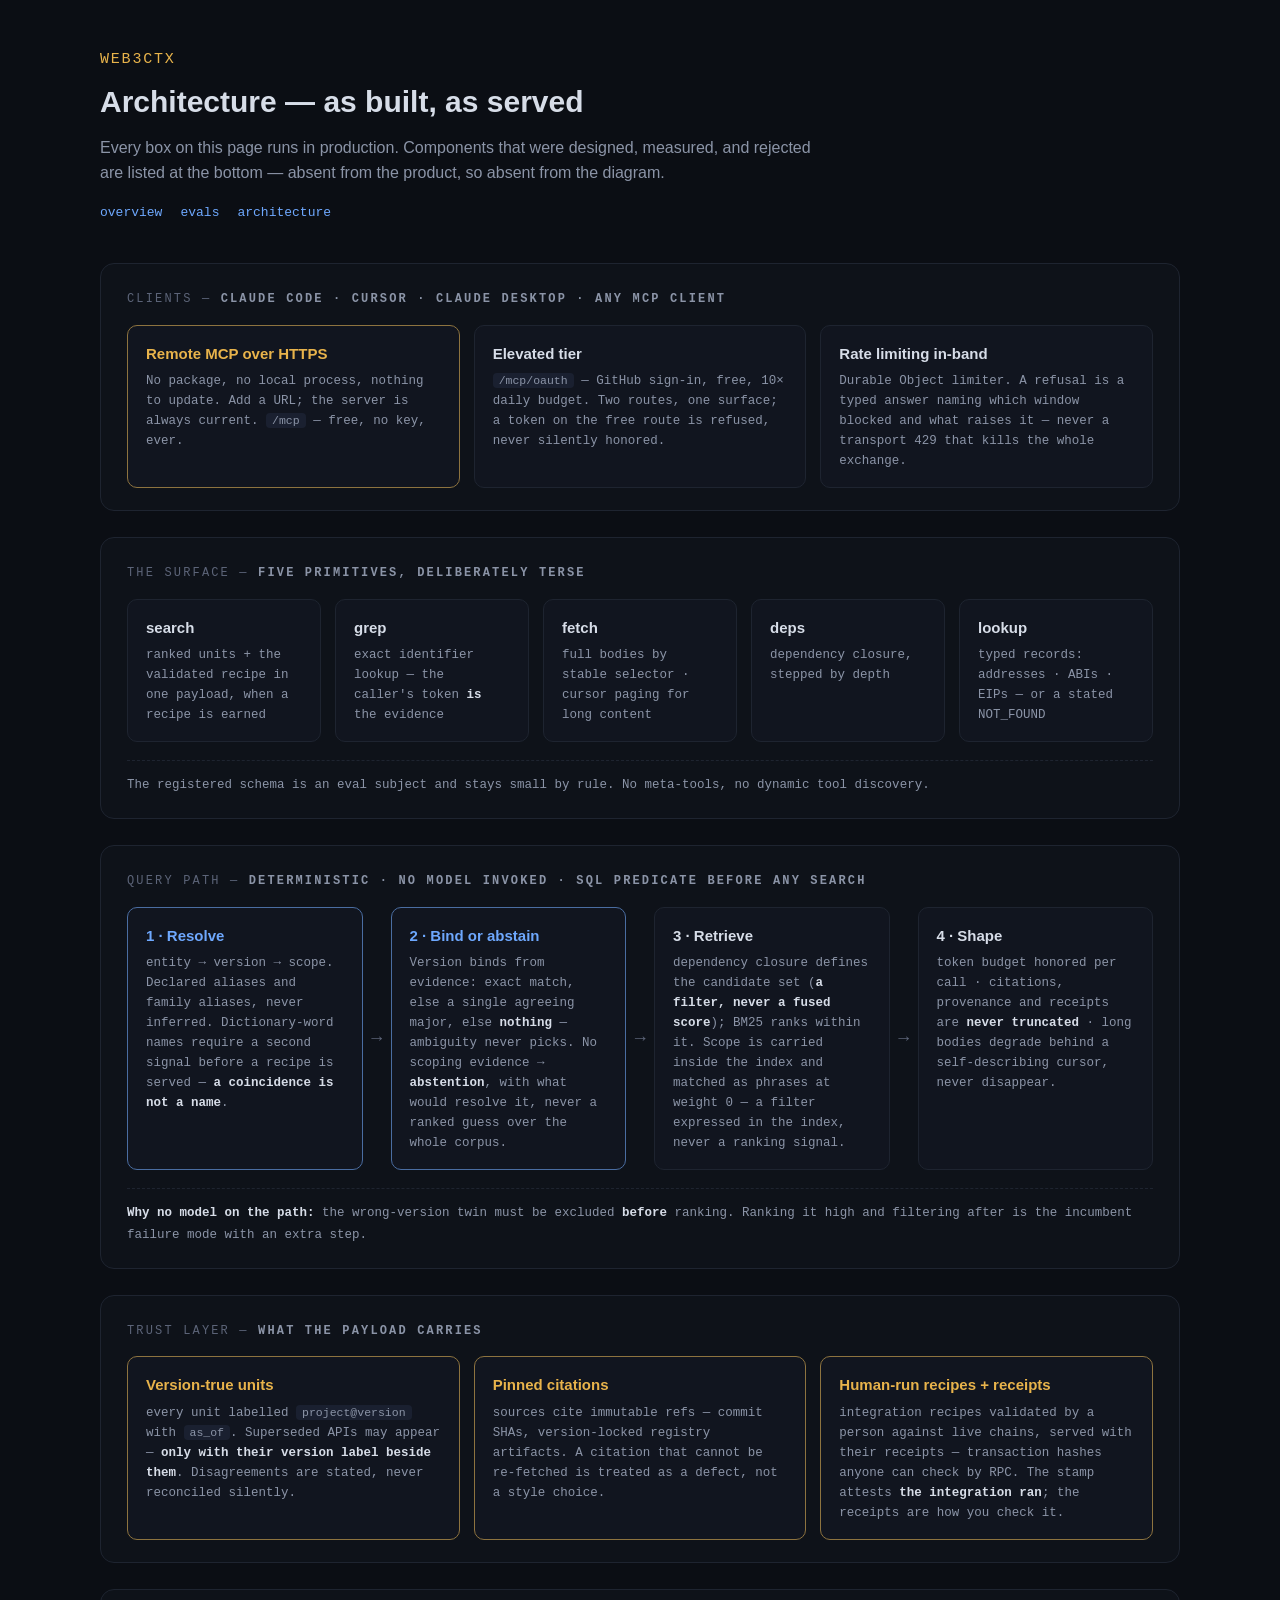
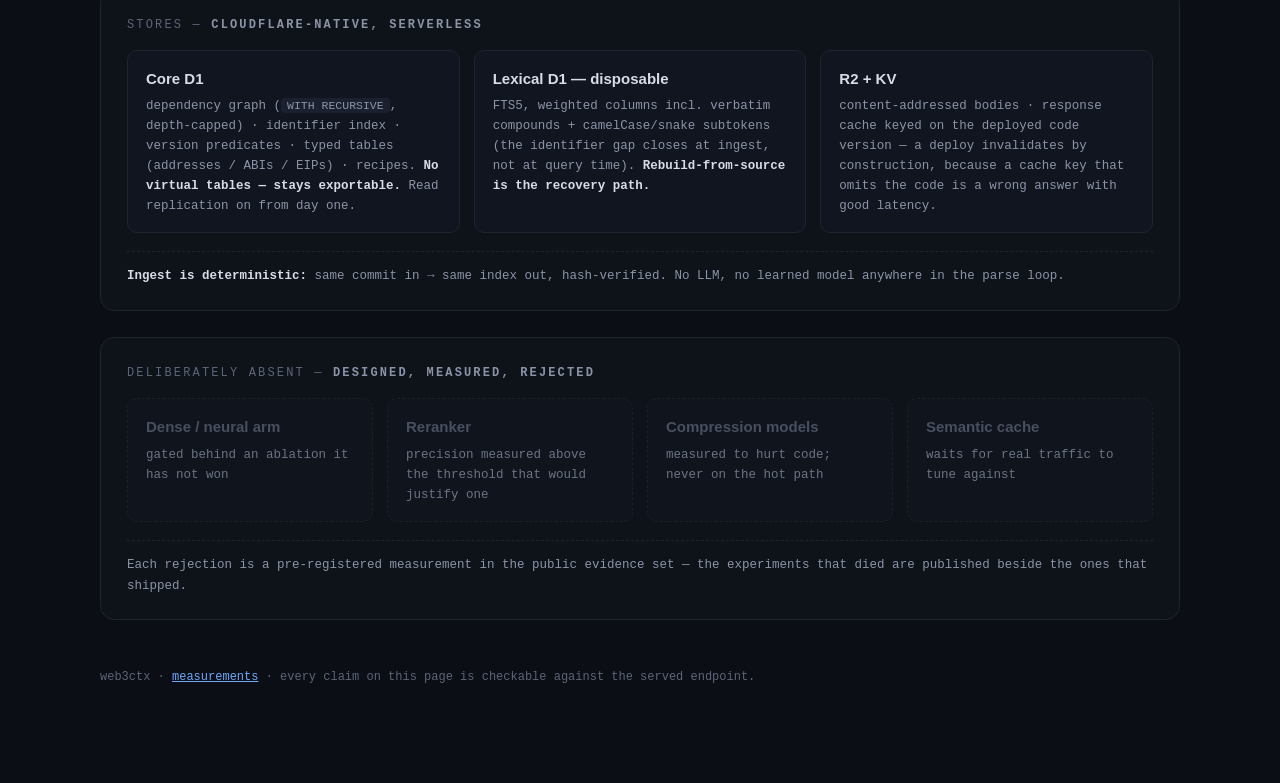
==== architecture.html @ 8e18cdd6 "web3ctx — the evidence layer The measurements behind the pages: the frozen payload audit, every pre-" ====
<!doctype html>
<html lang="en">
<head>
<meta charset="utf-8">
<meta name="viewport" content="width=device-width, initial-scale=1">
<title>web3ctx — architecture (as built)</title>
<link rel="stylesheet" href="style.css">
</head>
<body>
<div class="wrap">

<header class="site">
  <div class="brand">web3ctx</div>
  <h1>Architecture — as built, as served</h1>
  <p class="tag">Every box on this page runs in production. Components that were designed,
  measured, and rejected are listed at the bottom — absent from the product, so absent from
  the diagram.</p>
  <nav class="site">
    <a href="index.html">overview</a>
    <a href="evals.html">evals</a>
    <a href="architecture.html">architecture</a>
  </nav>
</header>

<section class="band">
  <div class="label">Clients — <b>Claude Code · Cursor · Claude Desktop · any MCP client</b></div>
  <div class="grid g3">
    <div class="card hi">
      <h3>Remote MCP over HTTPS</h3>
      <p>No package, no local process, nothing to update. Add a URL; the server is always
      current. <span class="k">/mcp</span> — free, no key, ever.</p>
    </div>
    <div class="card">
      <h3>Elevated tier</h3>
      <p><span class="k">/mcp/oauth</span> — GitHub sign-in, free, 10× daily budget.
      Two routes, one surface; a token on the free route is refused, never silently honored.</p>
    </div>
    <div class="card">
      <h3>Rate limiting in-band</h3>
      <p>Durable Object limiter. A refusal is a typed answer naming which window blocked and
      what raises it — never a transport 429 that kills the whole exchange.</p>
    </div>
  </div>
</section>

<section class="band">
  <div class="label">The surface — <b>five primitives, deliberately terse</b></div>
  <div class="grid g4" style="grid-template-columns: repeat(5, 1fr);">
    <div class="card"><h3>search</h3><p>ranked units + the validated recipe in one payload, when a recipe is earned</p></div>
    <div class="card"><h3>grep</h3><p>exact identifier lookup — the caller's token <b>is</b> the evidence</p></div>
    <div class="card"><h3>fetch</h3><p>full bodies by stable selector · cursor paging for long content</p></div>
    <div class="card"><h3>deps</h3><p>dependency closure, stepped by depth</p></div>
    <div class="card"><h3>lookup</h3><p>typed records: addresses · ABIs · EIPs — or a stated NOT_FOUND</p></div>
  </div>
  <div class="note">The registered schema is an eval subject and stays small by rule.
  No meta-tools, no dynamic tool discovery.</div>
</section>

<section class="band">
  <div class="label">Query path — <b>deterministic · no model invoked · SQL predicate before any search</b></div>
  <div class="flow">
    <div class="card hib">
      <h3>1 · Resolve</h3>
      <p>entity → version → scope. Declared aliases and family aliases, never inferred.
      Dictionary-word names require a second signal before a recipe is served —
      <b>a coincidence is not a name</b>.</p>
    </div>
    <div class="arrow">→</div>
    <div class="card hib">
      <h3>2 · Bind or abstain</h3>
      <p>Version binds from evidence: exact match, else a single agreeing major, else
      <b>nothing</b> — ambiguity never picks. No scoping evidence → <b>abstention</b>, with
      what would resolve it, never a ranked guess over the whole corpus.</p>
    </div>
    <div class="arrow">→</div>
    <div class="card">
      <h3>3 · Retrieve</h3>
      <p>dependency closure defines the candidate set (<b>a filter, never a fused score</b>);
      BM25 ranks within it. Scope is carried inside the index and matched as phrases at
      weight&nbsp;0 — a filter expressed in the index, never a ranking signal.</p>
    </div>
    <div class="arrow">→</div>
    <div class="card">
      <h3>4 · Shape</h3>
      <p>token budget honored per call · citations, provenance and receipts are
      <b>never truncated</b> · long bodies degrade behind a self-describing cursor,
      never disappear.</p>
    </div>
  </div>
  <div class="note"><b>Why no model on the path:</b> the wrong-version twin must be excluded
  <b>before</b> ranking. Ranking it high and filtering after is the incumbent failure mode
  with an extra step.</div>
</section>

<section class="band">
  <div class="label">Trust layer — <b>what the payload carries</b></div>
  <div class="grid g3">
    <div class="card hi">
      <h3>Version-true units</h3>
      <p>every unit labelled <span class="k">project@version</span> with
      <span class="k">as_of</span>. Superseded APIs may appear — <b>only with their version
      label beside them</b>. Disagreements are stated, never reconciled silently.</p>
    </div>
    <div class="card hi">
      <h3>Pinned citations</h3>
      <p>sources cite immutable refs — commit SHAs, version-locked registry artifacts.
      A citation that cannot be re-fetched is treated as a defect, not a style choice.</p>
    </div>
    <div class="card hi">
      <h3>Human-run recipes + receipts</h3>
      <p>integration recipes validated by a person against live chains, served with their
      receipts — transaction hashes anyone can check by RPC. The stamp attests
      <b>the integration ran</b>; the receipts are how you check it.</p>
    </div>
  </div>
</section>

<section class="band">
  <div class="label">Stores — <b>Cloudflare-native, serverless</b></div>
  <div class="grid g3">
    <div class="card">
      <h3>Core D1</h3>
      <p>dependency graph (<span class="k">WITH RECURSIVE</span>, depth-capped) · identifier
      index · version predicates · typed tables (addresses / ABIs / EIPs) · recipes.
      <b>No virtual tables — stays exportable.</b> Read replication on from day one.</p>
    </div>
    <div class="card">
      <h3>Lexical D1 — disposable</h3>
      <p>FTS5, weighted columns incl. verbatim compounds + camelCase/snake subtokens
      (the identifier gap closes at ingest, not at query time).
      <b>Rebuild-from-source is the recovery path.</b></p>
    </div>
    <div class="card">
      <h3>R2 + KV</h3>
      <p>content-addressed bodies · response cache keyed on the deployed code version —
      a deploy invalidates by construction, because a cache key that omits the code
      is a wrong answer with good latency.</p>
    </div>
  </div>
  <div class="note"><b>Ingest is deterministic:</b> same commit in → same index out,
  hash-verified. No LLM, no learned model anywhere in the parse loop.</div>
</section>

<section class="band">
  <div class="label">Deliberately absent — <b>designed, measured, rejected</b></div>
  <div class="grid g4">
    <div class="card absent"><h3>Dense / neural arm</h3><p>gated behind an ablation it has not won</p></div>
    <div class="card absent"><h3>Reranker</h3><p>precision measured above the threshold that would justify one</p></div>
    <div class="card absent"><h3>Compression models</h3><p>measured to hurt code; never on the hot path</p></div>
    <div class="card absent"><h3>Semantic cache</h3><p>waits for real traffic to tune against</p></div>
  </div>
  <div class="note">Each rejection is a pre-registered measurement in the public evidence
  set — the experiments that died are published beside the ones that shipped.</div>
</section>

<footer class="site">
  web3ctx · <a href="evals.html">measurements</a> · every claim on this page is checkable
  against the served endpoint.
</footer>

</div>
</body>
</html>
---- style.css ----
/* web3ctx public site — shared shell. Design layer only: no statistics live here. */
:root {
  --bg: #0b0e14; --panel: #11151f; --panel2: #0e1219; --border: #1e2430;
  --text: #d7dde8; --dim: #8b94a7; --faint: #5c6478;
  --amber: #e8b34b; --blue: #6ea8fe; --green: #6fd08c; --red: #e07a6a;
  --mono: "SF Mono", ui-monospace, Menlo, Consolas, monospace;
  --sans: -apple-system, "Segoe UI", Inter, Roboto, sans-serif;
}
* { box-sizing: border-box; margin: 0; }
body { background: var(--bg); color: var(--text); font-family: var(--sans);
  line-height: 1.55; padding: 48px 20px 96px; }
.wrap { max-width: 1080px; margin: 0 auto; }
header.site { margin-bottom: 40px; }
header.site .brand { font-family: var(--mono); font-size: 15px; letter-spacing: .12em;
  color: var(--amber); text-transform: uppercase; }
header.site h1 { font-size: 30px; font-weight: 650; margin-top: 8px; }
header.site p.tag { color: var(--dim); max-width: 720px; margin-top: 10px; font-size: 16px; }
nav.site { margin-top: 18px; display: flex; gap: 18px; font-family: var(--mono); font-size: 13px; }
nav.site a { color: var(--blue); text-decoration: none; }
nav.site a:hover { text-decoration: underline; }
section.band { border: 1px solid var(--border); border-radius: 14px; background: var(--panel2);
  padding: 26px 26px 22px; margin-bottom: 26px; }
section.band > .label { font-family: var(--mono); font-size: 12px; letter-spacing: .18em;
  color: var(--faint); text-transform: uppercase; margin-bottom: 16px; }
section.band > .label b { color: var(--dim); font-weight: 600; }
.grid { display: grid; gap: 14px; }
.g3 { grid-template-columns: repeat(3, 1fr); }
.g4 { grid-template-columns: repeat(4, 1fr); }
@media (max-width: 860px) { .g3, .g4 { grid-template-columns: 1fr; } }
.card { border: 1px solid var(--border); border-radius: 10px; background: var(--panel);
  padding: 16px 18px; }
.card.hi { border-color: color-mix(in srgb, var(--amber) 55%, var(--border)); }
.card.hib { border-color: color-mix(in srgb, var(--blue) 55%, var(--border)); }
.card h3 { font-size: 15px; font-weight: 650; margin-bottom: 6px; }
.card.hi h3 { color: var(--amber); }
.card.hib h3 { color: var(--blue); }
.card p { font-family: var(--mono); font-size: 12.5px; color: var(--dim); line-height: 1.6; }
.card p b { color: var(--text); font-weight: 600; }
.card p .k { background: #1a2030; border-radius: 4px; padding: 1px 6px; font-size: 11.5px; }
.flow { display: grid; grid-template-columns: 1fr 28px 1fr 28px 1fr 28px 1fr; gap: 0;
  align-items: stretch; }
.flow .arrow { display: flex; align-items: center; justify-content: center;
  color: var(--faint); font-size: 18px; }
@media (max-width: 860px) { .flow { grid-template-columns: 1fr; }
  .flow .arrow { transform: rotate(90deg); padding: 4px 0; } }
.note { font-family: var(--mono); font-size: 12.5px; color: var(--dim);
  border-top: 1px dashed var(--border); margin-top: 18px; padding-top: 14px; line-height: 1.7; }
.note b { color: var(--text); }
.absent { border-style: dashed; opacity: .75; }
.absent h3 { color: var(--faint); }
.pill { display: inline-block; font-family: var(--mono); font-size: 11px; border: 1px solid var(--border);
  border-radius: 999px; padding: 2px 10px; color: var(--dim); margin: 2px 4px 2px 0; }
pre.install { background: #0a0d13; border: 1px solid var(--border); border-radius: 10px;
  padding: 14px 16px; font-family: var(--mono); font-size: 13px; color: var(--green);
  overflow-x: auto; margin-top: 8px; }
table.data { width: 100%; border-collapse: collapse; font-family: var(--mono); font-size: 13px; }
table.data th { text-align: left; color: var(--faint); font-weight: 600; padding: 8px 10px;
  border-bottom: 1px solid var(--border); }
table.data td { padding: 8px 10px; border-bottom: 1px solid #161b26; color: var(--dim); }
table.data td:first-child { color: var(--text); }
.caveat { font-family: var(--mono); font-size: 12px; color: var(--faint); margin-top: 10px; line-height: 1.7; }
footer.site { color: var(--faint); font-family: var(--mono); font-size: 12px; margin-top: 48px; }
footer.site a { color: var(--blue); }
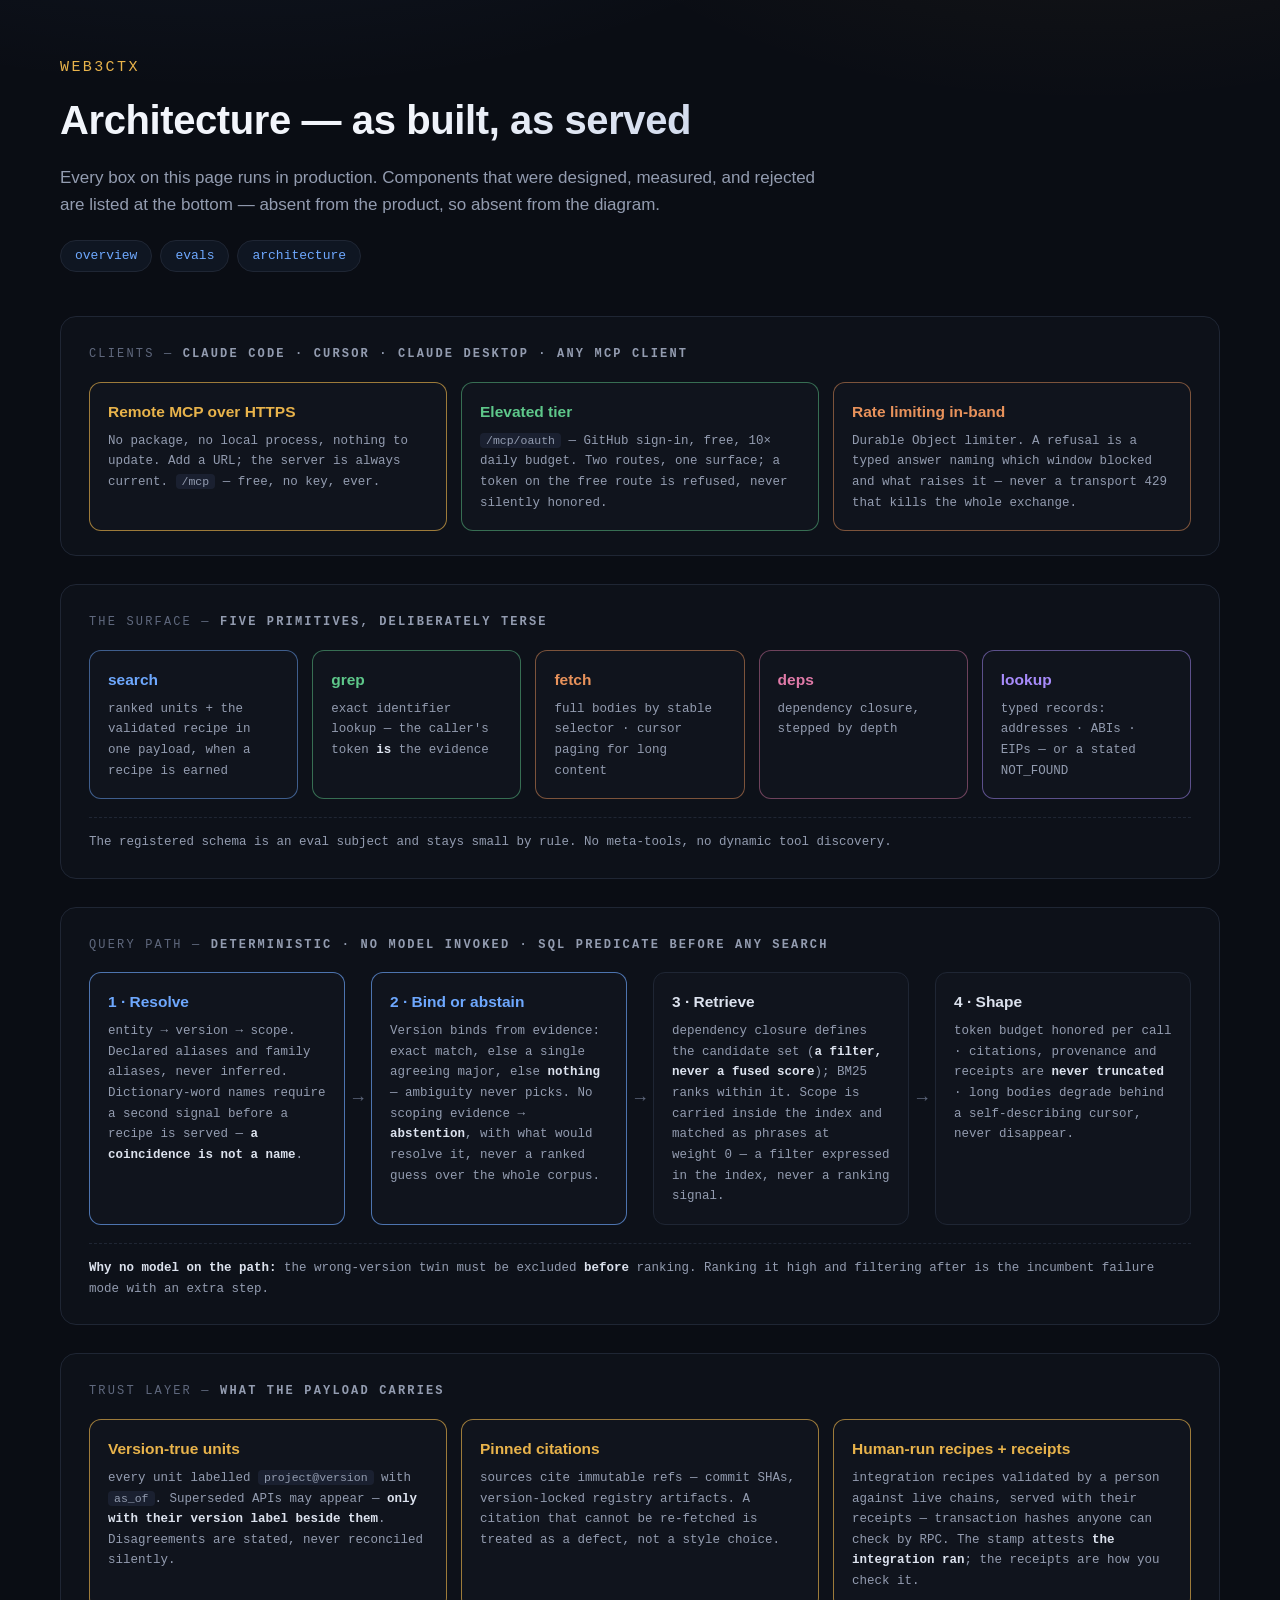
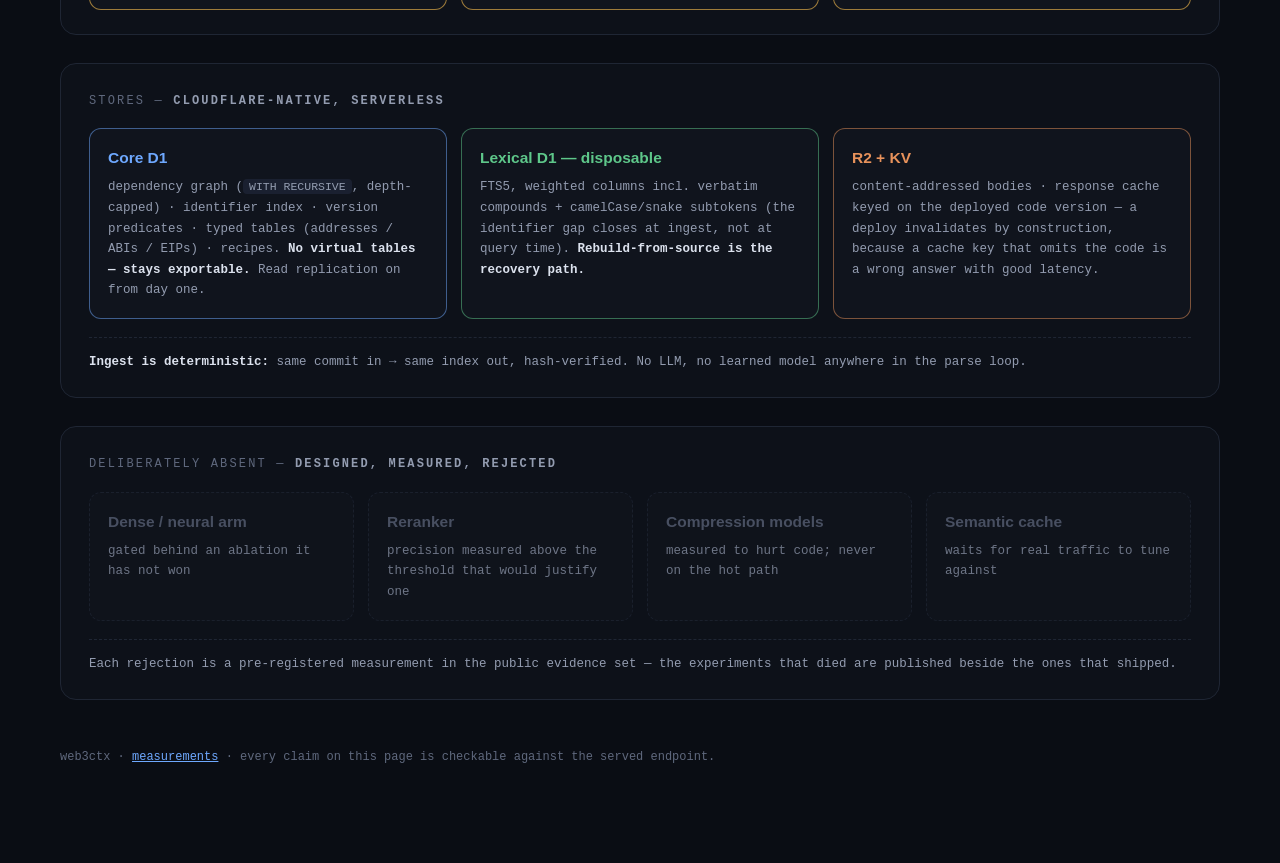
==== commit 232c81fa: "Design fix: grid overflow resolved, deck-style palette Regenerated from the updated shells. index.ht" ====
--- a/architecture.html
+++ b/architecture.html
@@ -45,7 +45,7 @@
 
 <section class="band">
   <div class="label">The surface — <b>five primitives, deliberately terse</b></div>
-  <div class="grid g4" style="grid-template-columns: repeat(5, 1fr);">
+  <div class="grid g5">
     <div class="card"><h3>search</h3><p>ranked units + the validated recipe in one payload, when a recipe is earned</p></div>
     <div class="card"><h3>grep</h3><p>exact identifier lookup — the caller's token <b>is</b> the evidence</p></div>
     <div class="card"><h3>fetch</h3><p>full bodies by stable selector · cursor paging for long content</p></div>
--- a/style.css
+++ b/style.css
@@ -1,63 +1,113 @@
 /* web3ctx public site — shared shell. Design layer only: no statistics live here. */
 :root {
-  --bg: #0b0e14; --panel: #11151f; --panel2: #0e1219; --border: #1e2430;
-  --text: #d7dde8; --dim: #8b94a7; --faint: #5c6478;
-  --amber: #e8b34b; --blue: #6ea8fe; --green: #6fd08c; --red: #e07a6a;
+  --bg: #0a0d14; --panel: #10141d; --panel2: #0d1119; --border: #1f2634;
+  --text: #dce2ee; --dim: #939cb0; --faint: #5f687d;
+  --amber: #e8b34b; --blue: #6ea8fe; --green: #5ec78a; --pink: #e07aa8;
+  --orange: #e8925b; --purple: #a78bfa; --red: #e07a6a;
   --mono: "SF Mono", ui-monospace, Menlo, Consolas, monospace;
   --sans: -apple-system, "Segoe UI", Inter, Roboto, sans-serif;
 }
 * { box-sizing: border-box; margin: 0; }
+html { overflow-x: hidden; }
 body { background: var(--bg); color: var(--text); font-family: var(--sans);
-  line-height: 1.55; padding: 48px 20px 96px; }
-.wrap { max-width: 1080px; margin: 0 auto; }
-header.site { margin-bottom: 40px; }
-header.site .brand { font-family: var(--mono); font-size: 15px; letter-spacing: .12em;
+  line-height: 1.55; padding: 56px 24px 96px; overflow-x: hidden;
+  background-image:
+    radial-gradient(1100px 480px at 18% -8%, rgba(110,168,254,.075), transparent 60%),
+    radial-gradient(900px 420px at 85% -6%, rgba(232,179,75,.06), transparent 60%);
+}
+.wrap { max-width: 1160px; margin: 0 auto; }
+
+/* ---------- header ---------- */
+header.site { margin-bottom: 44px; }
+header.site .brand { font-family: var(--mono); font-size: 15px; letter-spacing: .16em;
   color: var(--amber); text-transform: uppercase; }
-header.site h1 { font-size: 30px; font-weight: 650; margin-top: 8px; }
-header.site p.tag { color: var(--dim); max-width: 720px; margin-top: 10px; font-size: 16px; }
-nav.site { margin-top: 18px; display: flex; gap: 18px; font-family: var(--mono); font-size: 13px; }
-nav.site a { color: var(--blue); text-decoration: none; }
-nav.site a:hover { text-decoration: underline; }
-section.band { border: 1px solid var(--border); border-radius: 14px; background: var(--panel2);
-  padding: 26px 26px 22px; margin-bottom: 26px; }
+header.site h1 { font-size: 40px; font-weight: 700; margin-top: 10px; letter-spacing: -.01em;
+  background: linear-gradient(92deg, #f2f5fb 30%, #b9c6e2 75%, #8fa6d4);
+  -webkit-background-clip: text; background-clip: text; color: transparent; }
+header.site p.tag { color: var(--dim); max-width: 760px; margin-top: 14px; font-size: 17px; }
+nav.site { margin-top: 22px; display: flex; gap: 8px; font-family: var(--mono); font-size: 13px; }
+nav.site a { color: var(--blue); text-decoration: none; border: 1px solid var(--border);
+  border-radius: 999px; padding: 5px 14px; background: rgba(110,168,254,.06); }
+nav.site a:hover { border-color: var(--blue); }
+
+/* ---------- bands ---------- */
+section.band { border: 1px solid var(--border); border-radius: 16px; background: var(--panel2);
+  padding: 28px 28px 24px; margin-bottom: 28px; position: relative; }
 section.band > .label { font-family: var(--mono); font-size: 12px; letter-spacing: .18em;
-  color: var(--faint); text-transform: uppercase; margin-bottom: 16px; }
+  color: var(--faint); text-transform: uppercase; margin-bottom: 18px; }
 section.band > .label b { color: var(--dim); font-weight: 600; }
+
+/* ---------- grids: minmax(0,1fr) so long content can never blow the row ---------- */
 .grid { display: grid; gap: 14px; }
-.g3 { grid-template-columns: repeat(3, 1fr); }
-.g4 { grid-template-columns: repeat(4, 1fr); }
-@media (max-width: 860px) { .g3, .g4 { grid-template-columns: 1fr; } }
-.card { border: 1px solid var(--border); border-radius: 10px; background: var(--panel);
-  padding: 16px 18px; }
-.card.hi { border-color: color-mix(in srgb, var(--amber) 55%, var(--border)); }
-.card.hib { border-color: color-mix(in srgb, var(--blue) 55%, var(--border)); }
-.card h3 { font-size: 15px; font-weight: 650; margin-bottom: 6px; }
-.card.hi h3 { color: var(--amber); }
-.card.hib h3 { color: var(--blue); }
-.card p { font-family: var(--mono); font-size: 12.5px; color: var(--dim); line-height: 1.6; }
+.grid > * { min-width: 0; }
+.g3 { grid-template-columns: repeat(3, minmax(0, 1fr)); }
+.g4 { grid-template-columns: repeat(4, minmax(0, 1fr)); }
+.g5 { grid-template-columns: repeat(5, minmax(0, 1fr)); }
+@media (max-width: 980px) { .g3, .g4, .g5 { grid-template-columns: repeat(2, minmax(0,1fr)); } }
+@media (max-width: 640px) { .g3, .g4, .g5 { grid-template-columns: minmax(0,1fr); } }
+
+/* ---------- cards — the colorful bordered language from the deck ---------- */
+.card { border: 1px solid var(--border); border-radius: 12px; background: var(--panel);
+  padding: 17px 18px; }
+.card h3 { font-size: 15.5px; font-weight: 650; margin-bottom: 7px; }
+.card p { font-family: var(--mono); font-size: 12.5px; color: var(--dim); line-height: 1.65;
+  overflow-wrap: break-word; }
 .card p b { color: var(--text); font-weight: 600; }
 .card p .k { background: #1a2030; border-radius: 4px; padding: 1px 6px; font-size: 11.5px; }
-.flow { display: grid; grid-template-columns: 1fr 28px 1fr 28px 1fr 28px 1fr; gap: 0;
-  align-items: stretch; }
+
+/* automatic accent rotation inside every grid — color variety with zero markup */
+.grid .card:nth-child(5n+1) { border-color: rgba(110,168,254,.5); }
+.grid .card:nth-child(5n+1) h3 { color: var(--blue); }
+.grid .card:nth-child(5n+2) { border-color: rgba(94,199,138,.5); }
+.grid .card:nth-child(5n+2) h3 { color: var(--green); }
+.grid .card:nth-child(5n+3) { border-color: rgba(232,146,91,.5); }
+.grid .card:nth-child(5n+3) h3 { color: var(--orange); }
+.grid .card:nth-child(5n+4) { border-color: rgba(224,122,168,.45); }
+.grid .card:nth-child(5n+4) h3 { color: var(--pink); }
+.grid .card:nth-child(5n+5) { border-color: rgba(167,139,250,.5); }
+.grid .card:nth-child(5n+5) h3 { color: var(--purple); }
+
+/* explicit accents still win over the rotation */
+.grid .card.hi, .card.hi { border-color: rgba(232,179,75,.65); }
+.grid .card.hi h3, .card.hi h3 { color: var(--amber); }
+.grid .card.hib, .card.hib { border-color: rgba(110,168,254,.65); }
+.grid .card.hib h3, .card.hib h3 { color: var(--blue); }
+.grid .card.absent, .card.absent { border-style: dashed; opacity: .72;
+  border-color: var(--border); }
+.grid .card.absent h3, .card.absent h3 { color: var(--faint); }
+
+/* ---------- flow ---------- */
+.flow { display: grid; grid-template-columns: minmax(0,1fr) 26px minmax(0,1fr) 26px minmax(0,1fr) 26px minmax(0,1fr);
+  gap: 0; align-items: stretch; }
+.flow > * { min-width: 0; }
 .flow .arrow { display: flex; align-items: center; justify-content: center;
   color: var(--faint); font-size: 18px; }
-@media (max-width: 860px) { .flow { grid-template-columns: 1fr; }
+@media (max-width: 980px) { .flow { grid-template-columns: minmax(0,1fr); }
   .flow .arrow { transform: rotate(90deg); padding: 4px 0; } }
+
 .note { font-family: var(--mono); font-size: 12.5px; color: var(--dim);
-  border-top: 1px dashed var(--border); margin-top: 18px; padding-top: 14px; line-height: 1.7; }
+  border-top: 1px dashed var(--border); margin-top: 18px; padding-top: 14px; line-height: 1.7;
+  overflow-wrap: break-word; }
 .note b { color: var(--text); }
-.absent { border-style: dashed; opacity: .75; }
-.absent h3 { color: var(--faint); }
 .pill { display: inline-block; font-family: var(--mono); font-size: 11px; border: 1px solid var(--border);
   border-radius: 999px; padding: 2px 10px; color: var(--dim); margin: 2px 4px 2px 0; }
-pre.install { background: #0a0d13; border: 1px solid var(--border); border-radius: 10px;
-  padding: 14px 16px; font-family: var(--mono); font-size: 13px; color: var(--green);
-  overflow-x: auto; margin-top: 8px; }
+
+/* ---------- code blocks: wrap, never overflow ---------- */
+pre.install { background: #0a0e15; border: 1px solid #202a3d; border-radius: 10px;
+  padding: 13px 15px; font-family: var(--mono); font-size: 12.5px; color: var(--green);
+  margin-top: 8px; white-space: pre-wrap; word-break: break-all; overflow-wrap: anywhere; }
+
+/* ---------- tables ---------- */
 table.data { width: 100%; border-collapse: collapse; font-family: var(--mono); font-size: 13px; }
-table.data th { text-align: left; color: var(--faint); font-weight: 600; padding: 8px 10px;
+table.data th { text-align: left; color: var(--faint); font-weight: 600; padding: 9px 10px;
   border-bottom: 1px solid var(--border); }
-table.data td { padding: 8px 10px; border-bottom: 1px solid #161b26; color: var(--dim); }
-table.data td:first-child { color: var(--text); }
-.caveat { font-family: var(--mono); font-size: 12px; color: var(--faint); margin-top: 10px; line-height: 1.7; }
+table.data td { padding: 9px 10px; border-bottom: 1px solid #171c28; color: var(--dim);
+  overflow-wrap: break-word; }
+table.data td:first-child { color: var(--blue); }
+table.data tr:hover td { background: rgba(110,168,254,.035); }
+
+.caveat { font-family: var(--mono); font-size: 12px; color: var(--faint); margin-top: 10px;
+  line-height: 1.7; overflow-wrap: break-word; }
+.caveat a { color: var(--blue); }
 footer.site { color: var(--faint); font-family: var(--mono); font-size: 12px; margin-top: 48px; }
 footer.site a { color: var(--blue); }
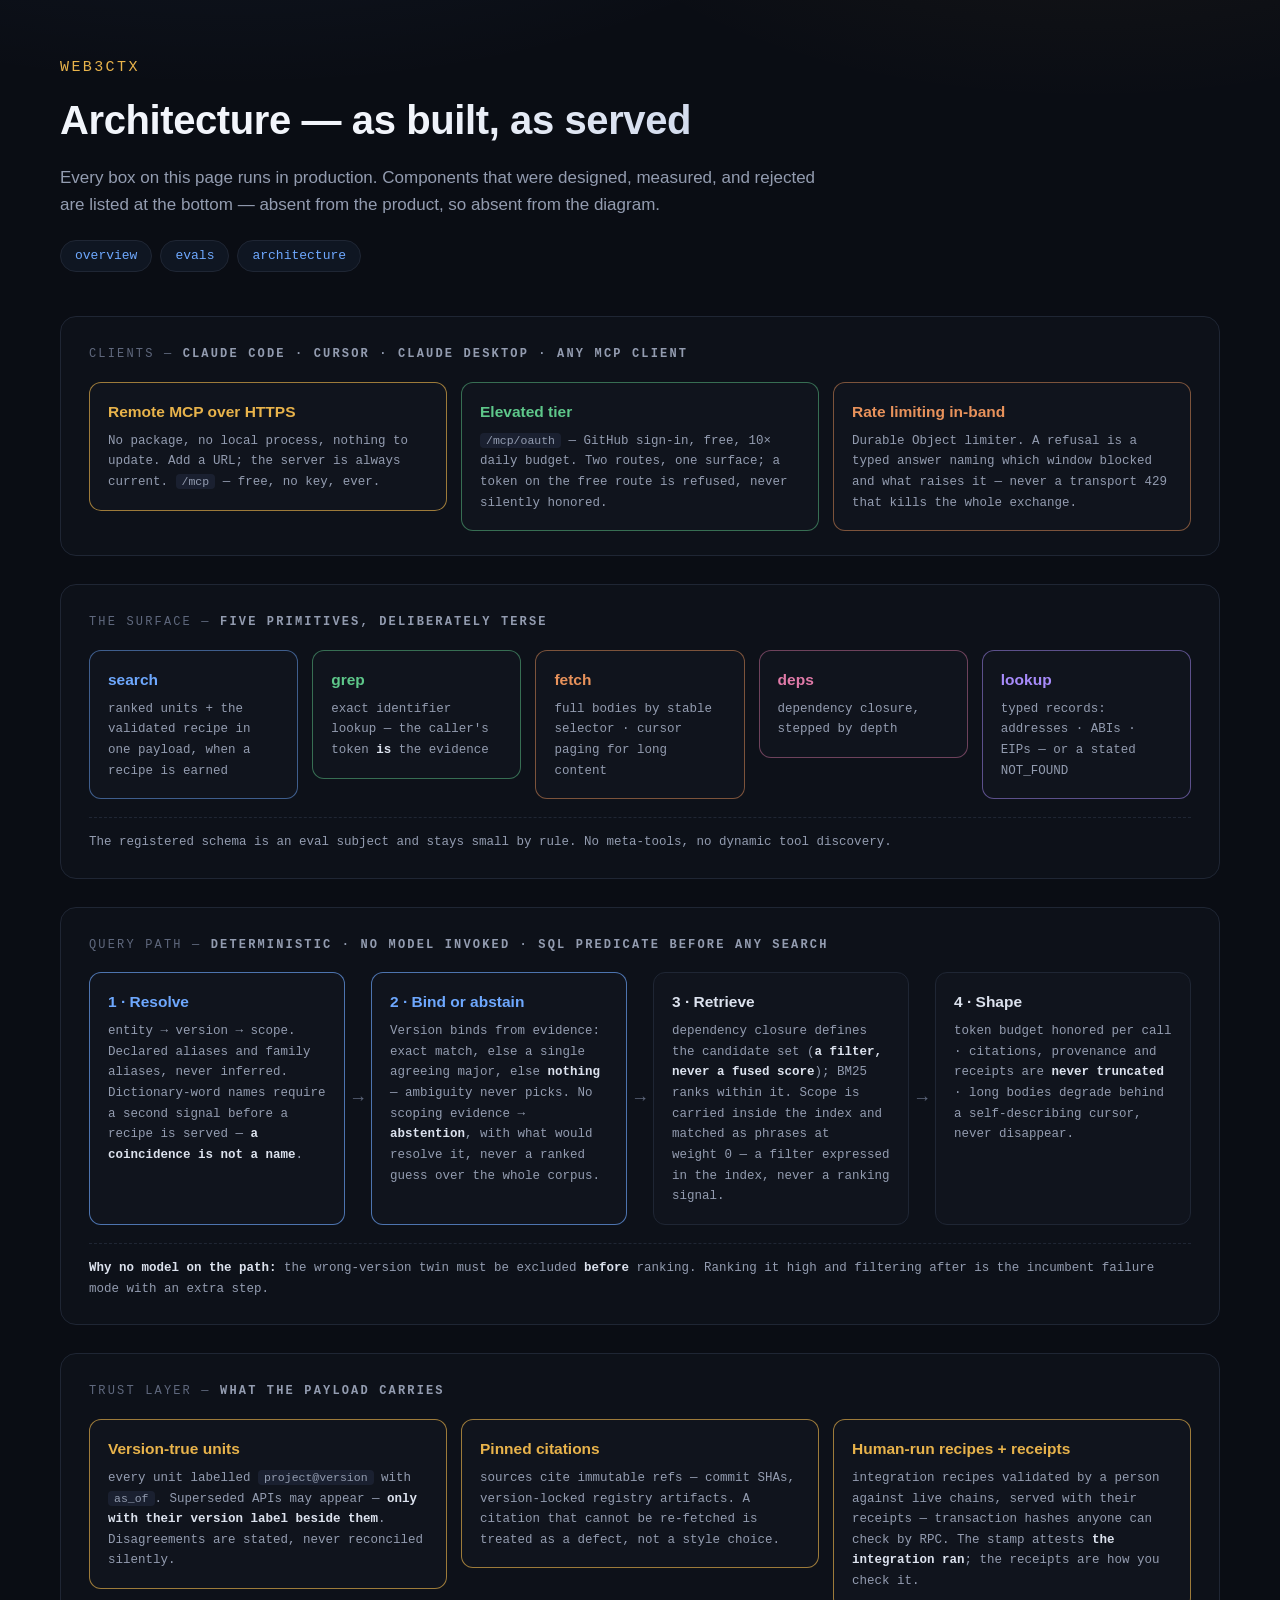
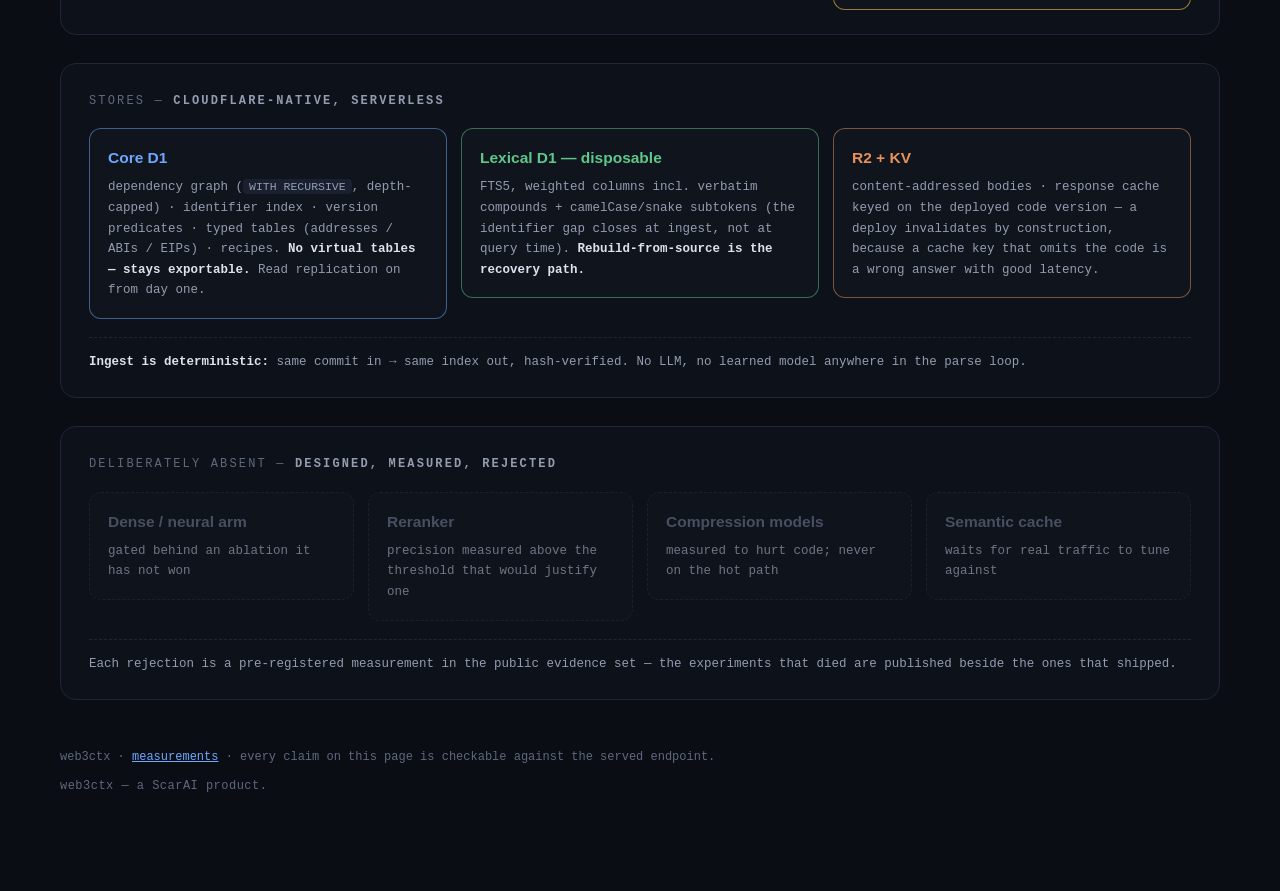
==== commit b4841f5f: "Domain migration: mcp.scarai.xyz is the published endpoint, site moves to web3ctx.scarai.xyz Every i" ====
--- a/architecture.html
+++ b/architecture.html
@@ -5,6 +5,7 @@
 <meta name="viewport" content="width=device-width, initial-scale=1">
 <title>web3ctx — architecture (as built)</title>
 <link rel="stylesheet" href="style.css">
+<script src="site.js" defer></script>
 </head>
 <body>
 <div class="wrap">
@@ -156,6 +157,7 @@
 <footer class="site">
   web3ctx · <a href="evals.html">measurements</a> · every claim on this page is checkable
   against the served endpoint.
+  <div class="byline">web3ctx — a ScarAI product.</div>
 </footer>
 
 </div>
--- a/style.css
+++ b/style.css
@@ -38,7 +38,7 @@
 section.band > .label b { color: var(--dim); font-weight: 600; }
 
 /* ---------- grids: minmax(0,1fr) so long content can never blow the row ---------- */
-.grid { display: grid; gap: 14px; }
+.grid { display: grid; gap: 14px; align-items: start; }
 .grid > * { min-width: 0; }
 .g3 { grid-template-columns: repeat(3, minmax(0, 1fr)); }
 .g4 { grid-template-columns: repeat(4, minmax(0, 1fr)); }
@@ -92,10 +92,15 @@
 .pill { display: inline-block; font-family: var(--mono); font-size: 11px; border: 1px solid var(--border);
   border-radius: 999px; padding: 2px 10px; color: var(--dim); margin: 2px 4px 2px 0; }
 
-/* ---------- code blocks: wrap, never overflow ---------- */
+/* ---------- code blocks: wrap, never overflow; neutral text so headings own the accents ---------- */
 pre.install { background: #0a0e15; border: 1px solid #202a3d; border-radius: 10px;
-  padding: 13px 15px; font-family: var(--mono); font-size: 12.5px; color: var(--green);
-  margin-top: 8px; white-space: pre-wrap; word-break: break-all; overflow-wrap: anywhere; }
+  padding: 13px 58px 13px 15px; font-family: var(--mono); font-size: 11.5px; color: #c6d1e6;
+  margin-top: 8px; white-space: pre-wrap; overflow-wrap: anywhere; position: relative; }
+.copy-btn { position: absolute; top: 8px; right: 8px; font-family: var(--mono);
+  font-size: 10.5px; color: var(--dim); background: #141a26; border: 1px solid var(--border);
+  border-radius: 6px; padding: 3px 9px; cursor: pointer; }
+.copy-btn:hover { color: var(--text); border-color: var(--blue); }
+.copy-btn.done { color: var(--green); border-color: var(--green); }
 
 /* ---------- tables ---------- */
 table.data { width: 100%; border-collapse: collapse; font-family: var(--mono); font-size: 13px; }
@@ -111,3 +116,6 @@
 .caveat a { color: var(--blue); }
 footer.site { color: var(--faint); font-family: var(--mono); font-size: 12px; margin-top: 48px; }
 footer.site a { color: var(--blue); }
+
+/* Ownership byline. Deliberately quiet: it names the publisher, nothing about the product. */
+.byline { margin-top: 10px; color: var(--faint); font-size: 12px; letter-spacing: .04em; }
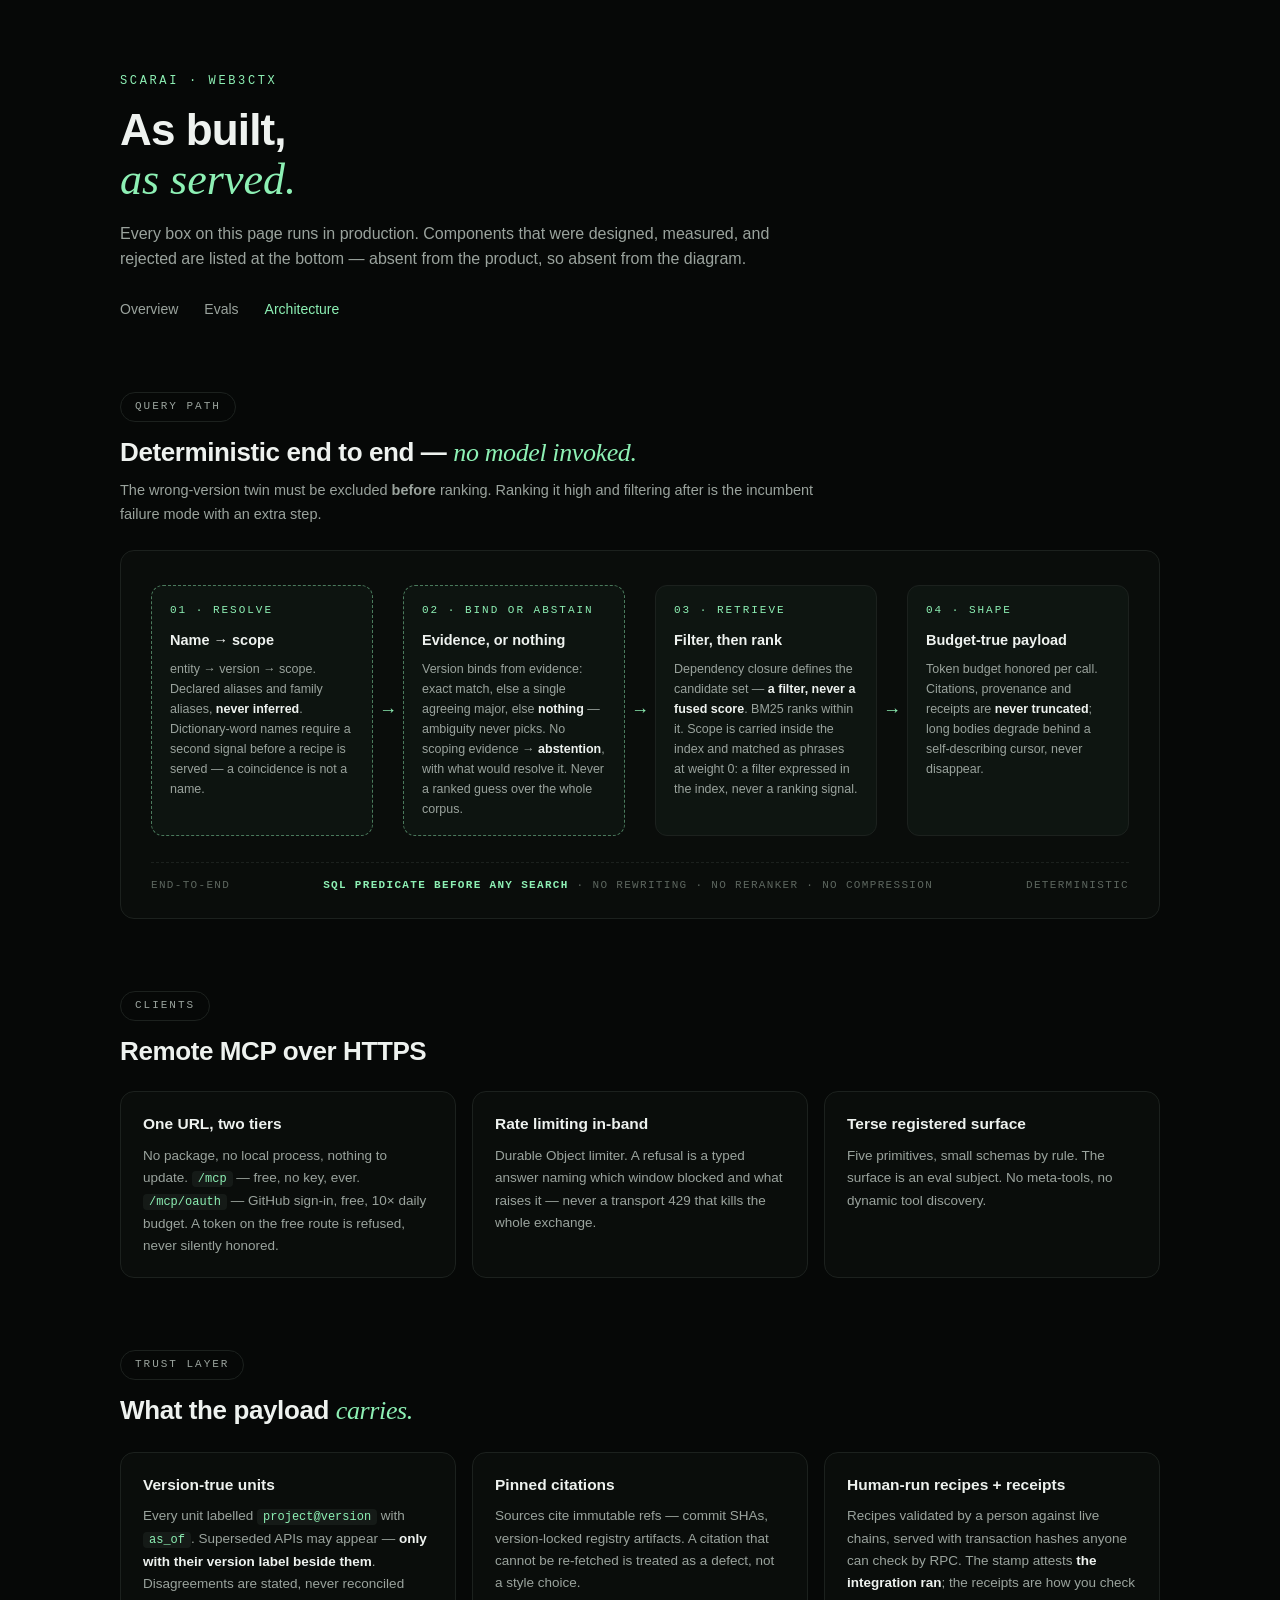
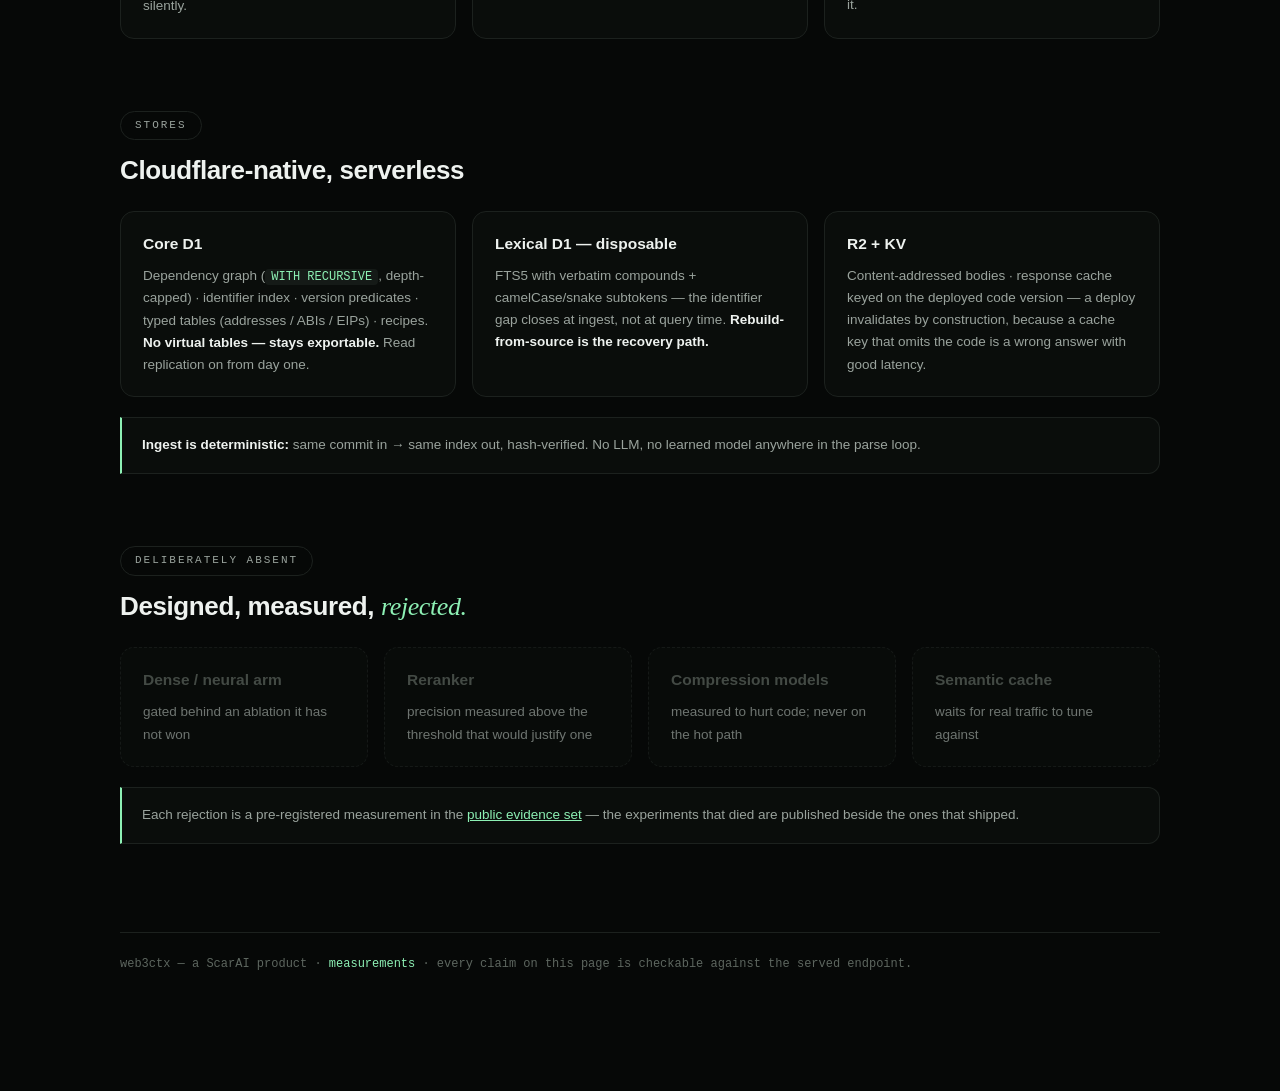
==== commit bfeb4149: "Brand port and benchmark publication The 2026-08-20 publication-grade benchmark is now the primary t" ====
--- a/architecture.html
+++ b/architecture.html
@@ -10,154 +10,156 @@
 <body>
 <div class="wrap">
 
-<header class="site">
-  <div class="brand">web3ctx</div>
-  <h1>Architecture — as built, as served</h1>
-  <p class="tag">Every box on this page runs in production. Components that were designed,
+<header>
+  <div class="kick">ScarAI · web3ctx</div>
+  <h1>As built,<br><em>as served.</em></h1>
+  <p class="lede">Every box on this page runs in production. Components that were designed,
   measured, and rejected are listed at the bottom — absent from the product, so absent from
   the diagram.</p>
   <nav class="site">
-    <a href="index.html">overview</a>
-    <a href="evals.html">evals</a>
-    <a href="architecture.html">architecture</a>
+    <a href="index.html">Overview</a>
+    <a href="evals.html">Evals</a>
+    <a class="on" href="architecture.html">Architecture</a>
   </nav>
 </header>
 
-<section class="band">
-  <div class="label">Clients — <b>Claude Code · Cursor · Claude Desktop · any MCP client</b></div>
-  <div class="grid g3">
-    <div class="card hi">
-      <h3>Remote MCP over HTTPS</h3>
-      <p>No package, no local process, nothing to update. Add a URL; the server is always
-      current. <span class="k">/mcp</span> — free, no key, ever.</p>
+<section class="blk">
+  <div class="chip">Query path</div>
+  <h2>Deterministic end to end — <em>no model invoked.</em></h2>
+  <p class="sub">The wrong-version twin must be excluded <b>before</b> ranking. Ranking it
+  high and filtering after is the incumbent failure mode with an extra step.</p>
+  <div class="diagram">
+    <div class="stages">
+      <div class="stage">
+        <div class="no">01 · Resolve</div>
+        <h4>Name → scope</h4>
+        <p>entity → version → scope. Declared aliases and family aliases, <b>never
+        inferred</b>. Dictionary-word names require a second signal before a recipe is
+        served — a coincidence is not a name.</p>
+      </div>
+      <div class="arr">→</div>
+      <div class="stage">
+        <div class="no">02 · Bind or abstain</div>
+        <h4>Evidence, or nothing</h4>
+        <p>Version binds from evidence: exact match, else a single agreeing major, else
+        <b>nothing</b> — ambiguity never picks. No scoping evidence → <b>abstention</b>,
+        with what would resolve it. Never a ranked guess over the whole corpus.</p>
+      </div>
+      <div class="arr">→</div>
+      <div class="stage solid">
+        <div class="no">03 · Retrieve</div>
+        <h4>Filter, then rank</h4>
+        <p>Dependency closure defines the candidate set — <b>a filter, never a fused
+        score</b>. BM25 ranks within it. Scope is carried inside the index and matched as
+        phrases at weight 0: a filter expressed in the index, never a ranking signal.</p>
+      </div>
+      <div class="arr">→</div>
+      <div class="stage solid">
+        <div class="no">04 · Shape</div>
+        <h4>Budget-true payload</h4>
+        <p>Token budget honored per call. Citations, provenance and receipts are <b>never
+        truncated</b>; long bodies degrade behind a self-describing cursor, never
+        disappear.</p>
+      </div>
     </div>
-    <div class="card">
-      <h3>Elevated tier</h3>
-      <p><span class="k">/mcp/oauth</span> — GitHub sign-in, free, 10× daily budget.
-      Two routes, one surface; a token on the free route is refused, never silently honored.</p>
-    </div>
-    <div class="card">
-      <h3>Rate limiting in-band</h3>
-      <p>Durable Object limiter. A refusal is a typed answer naming which window blocked and
-      what raises it — never a transport 429 that kills the whole exchange.</p>
+    <div class="diafoot">
+      <span>END-TO-END</span>
+      <span><b>SQL predicate before any search</b> · no rewriting · no reranker · no compression</span>
+      <span>DETERMINISTIC</span>
     </div>
   </div>
 </section>
 
-<section class="band">
-  <div class="label">The surface — <b>five primitives, deliberately terse</b></div>
-  <div class="grid g5">
-    <div class="card"><h3>search</h3><p>ranked units + the validated recipe in one payload, when a recipe is earned</p></div>
-    <div class="card"><h3>grep</h3><p>exact identifier lookup — the caller's token <b>is</b> the evidence</p></div>
-    <div class="card"><h3>fetch</h3><p>full bodies by stable selector · cursor paging for long content</p></div>
-    <div class="card"><h3>deps</h3><p>dependency closure, stepped by depth</p></div>
-    <div class="card"><h3>lookup</h3><p>typed records: addresses · ABIs · EIPs — or a stated NOT_FOUND</p></div>
-  </div>
-  <div class="note">The registered schema is an eval subject and stays small by rule.
-  No meta-tools, no dynamic tool discovery.</div>
-</section>
-
-<section class="band">
-  <div class="label">Query path — <b>deterministic · no model invoked · SQL predicate before any search</b></div>
-  <div class="flow">
-    <div class="card hib">
-      <h3>1 · Resolve</h3>
-      <p>entity → version → scope. Declared aliases and family aliases, never inferred.
-      Dictionary-word names require a second signal before a recipe is served —
-      <b>a coincidence is not a name</b>.</p>
+<section class="blk">
+  <div class="chip">Clients</div>
+  <h2>Remote MCP over HTTPS</h2>
+  <div class="cards c3">
+    <div class="card">
+      <h3>One URL, two tiers</h3>
+      <p>No package, no local process, nothing to update. <span class="k">/mcp</span> —
+      free, no key, ever. <span class="k">/mcp/oauth</span> — GitHub sign-in, free, 10×
+      daily budget. A token on the free route is refused, never silently honored.</p>
     </div>
-    <div class="arrow">→</div>
-    <div class="card hib">
-      <h3>2 · Bind or abstain</h3>
-      <p>Version binds from evidence: exact match, else a single agreeing major, else
-      <b>nothing</b> — ambiguity never picks. No scoping evidence → <b>abstention</b>, with
-      what would resolve it, never a ranked guess over the whole corpus.</p>
+    <div class="card">
+      <h3>Rate limiting in-band</h3>
+      <p>Durable Object limiter. A refusal is a typed answer naming which window blocked
+      and what raises it — never a transport 429 that kills the whole exchange.</p>
     </div>
-    <div class="arrow">→</div>
     <div class="card">
-      <h3>3 · Retrieve</h3>
-      <p>dependency closure defines the candidate set (<b>a filter, never a fused score</b>);
-      BM25 ranks within it. Scope is carried inside the index and matched as phrases at
-      weight&nbsp;0 — a filter expressed in the index, never a ranking signal.</p>
-    </div>
-    <div class="arrow">→</div>
-    <div class="card">
-      <h3>4 · Shape</h3>
-      <p>token budget honored per call · citations, provenance and receipts are
-      <b>never truncated</b> · long bodies degrade behind a self-describing cursor,
-      never disappear.</p>
-    </div>
-  </div>
-  <div class="note"><b>Why no model on the path:</b> the wrong-version twin must be excluded
-  <b>before</b> ranking. Ranking it high and filtering after is the incumbent failure mode
-  with an extra step.</div>
-</section>
-
-<section class="band">
-  <div class="label">Trust layer — <b>what the payload carries</b></div>
-  <div class="grid g3">
-    <div class="card hi">
-      <h3>Version-true units</h3>
-      <p>every unit labelled <span class="k">project@version</span> with
-      <span class="k">as_of</span>. Superseded APIs may appear — <b>only with their version
-      label beside them</b>. Disagreements are stated, never reconciled silently.</p>
-    </div>
-    <div class="card hi">
-      <h3>Pinned citations</h3>
-      <p>sources cite immutable refs — commit SHAs, version-locked registry artifacts.
-      A citation that cannot be re-fetched is treated as a defect, not a style choice.</p>
-    </div>
-    <div class="card hi">
-      <h3>Human-run recipes + receipts</h3>
-      <p>integration recipes validated by a person against live chains, served with their
-      receipts — transaction hashes anyone can check by RPC. The stamp attests
-      <b>the integration ran</b>; the receipts are how you check it.</p>
+      <h3>Terse registered surface</h3>
+      <p>Five primitives, small schemas by rule. The surface is an eval subject.
+      No meta-tools, no dynamic tool discovery.</p>
     </div>
   </div>
 </section>
 
-<section class="band">
-  <div class="label">Stores — <b>Cloudflare-native, serverless</b></div>
-  <div class="grid g3">
+<section class="blk">
+  <div class="chip">Trust layer</div>
+  <h2>What the payload <em>carries.</em></h2>
+  <div class="cards c3">
+    <div class="card">
+      <h3>Version-true units</h3>
+      <p>Every unit labelled <span class="k">project@version</span> with
+      <span class="k">as_of</span>. Superseded APIs may appear — <b>only with their version
+      label beside them</b>. Disagreements are stated, never reconciled silently.</p>
+    </div>
+    <div class="card">
+      <h3>Pinned citations</h3>
+      <p>Sources cite immutable refs — commit SHAs, version-locked registry artifacts.
+      A citation that cannot be re-fetched is treated as a defect, not a style choice.</p>
+    </div>
+    <div class="card">
+      <h3>Human-run recipes + receipts</h3>
+      <p>Recipes validated by a person against live chains, served with transaction hashes
+      anyone can check by RPC. The stamp attests <b>the integration ran</b>; the receipts
+      are how you check it.</p>
+    </div>
+  </div>
+</section>
+
+<section class="blk">
+  <div class="chip">Stores</div>
+  <h2>Cloudflare-native, serverless</h2>
+  <div class="cards c3">
     <div class="card">
       <h3>Core D1</h3>
-      <p>dependency graph (<span class="k">WITH RECURSIVE</span>, depth-capped) · identifier
+      <p>Dependency graph (<span class="k">WITH RECURSIVE</span>, depth-capped) · identifier
       index · version predicates · typed tables (addresses / ABIs / EIPs) · recipes.
       <b>No virtual tables — stays exportable.</b> Read replication on from day one.</p>
     </div>
     <div class="card">
       <h3>Lexical D1 — disposable</h3>
-      <p>FTS5, weighted columns incl. verbatim compounds + camelCase/snake subtokens
-      (the identifier gap closes at ingest, not at query time).
-      <b>Rebuild-from-source is the recovery path.</b></p>
+      <p>FTS5 with verbatim compounds + camelCase/snake subtokens — the identifier gap
+      closes at ingest, not at query time. <b>Rebuild-from-source is the recovery path.</b></p>
     </div>
     <div class="card">
       <h3>R2 + KV</h3>
-      <p>content-addressed bodies · response cache keyed on the deployed code version —
-      a deploy invalidates by construction, because a cache key that omits the code
-      is a wrong answer with good latency.</p>
+      <p>Content-addressed bodies · response cache keyed on the deployed code version —
+      a deploy invalidates by construction, because a cache key that omits the code is a
+      wrong answer with good latency.</p>
     </div>
   </div>
-  <div class="note"><b>Ingest is deterministic:</b> same commit in → same index out,
+  <div class="notebox"><b>Ingest is deterministic:</b> same commit in → same index out,
   hash-verified. No LLM, no learned model anywhere in the parse loop.</div>
 </section>
 
-<section class="band">
-  <div class="label">Deliberately absent — <b>designed, measured, rejected</b></div>
-  <div class="grid g4">
+<section class="blk">
+  <div class="chip">Deliberately absent</div>
+  <h2>Designed, measured, <em>rejected.</em></h2>
+  <div class="cards c4">
     <div class="card absent"><h3>Dense / neural arm</h3><p>gated behind an ablation it has not won</p></div>
     <div class="card absent"><h3>Reranker</h3><p>precision measured above the threshold that would justify one</p></div>
     <div class="card absent"><h3>Compression models</h3><p>measured to hurt code; never on the hot path</p></div>
     <div class="card absent"><h3>Semantic cache</h3><p>waits for real traffic to tune against</p></div>
   </div>
-  <div class="note">Each rejection is a pre-registered measurement in the public evidence
-  set — the experiments that died are published beside the ones that shipped.</div>
+  <div class="notebox">Each rejection is a pre-registered measurement in the
+  <a href="evals.html" style="color:var(--mint)">public evidence set</a> — the experiments
+  that died are published beside the ones that shipped.</div>
 </section>
 
 <footer class="site">
-  web3ctx · <a href="evals.html">measurements</a> · every claim on this page is checkable
-  against the served endpoint.
-  <div class="byline">web3ctx — a ScarAI product.</div>
+  web3ctx — a ScarAI product · <a href="evals.html">measurements</a> · every claim on this
+  page is checkable against the served endpoint.
 </footer>
 
 </div>
--- a/style.css
+++ b/style.css
@@ -1,121 +1,134 @@
-/* web3ctx public site — shared shell. Design layer only: no statistics live here. */
-:root {
-  --bg: #0a0d14; --panel: #10141d; --panel2: #0d1119; --border: #1f2634;
-  --text: #dce2ee; --dim: #939cb0; --faint: #5f687d;
-  --amber: #e8b34b; --blue: #6ea8fe; --green: #5ec78a; --pink: #e07aa8;
-  --orange: #e8925b; --purple: #a78bfa; --red: #e07a6a;
-  --mono: "SF Mono", ui-monospace, Menlo, Consolas, monospace;
-  --sans: -apple-system, "Segoe UI", Inter, Roboto, sans-serif;
-}
-* { box-sizing: border-box; margin: 0; }
-html { overflow-x: hidden; }
-body { background: var(--bg); color: var(--text); font-family: var(--sans);
-  line-height: 1.55; padding: 56px 24px 96px; overflow-x: hidden;
-  background-image:
-    radial-gradient(1100px 480px at 18% -8%, rgba(110,168,254,.075), transparent 60%),
-    radial-gradient(900px 420px at 85% -6%, rgba(232,179,75,.06), transparent 60%);
-}
-.wrap { max-width: 1160px; margin: 0 auto; }
+/* web3ctx public site — ScarAI brand system. Design layer only: no statistics live here. */
+:root{--bg:#060807;--panel:#0a0d0b;--line:#1c211e;--line2:#141815;
+ --ink:#eef2ef;--sub:#9aa39d;--faint:#5d665f;
+ --mint:#8df0b4;--mintdim:#4a7a5c;--mintbg:rgba(141,240,180,.07);
+ --blue:#7cc4f0;--purple:#b9a6f5;--orange:#f0b47c;--red:#f0937c;
+ --sans:-apple-system,"Segoe UI",Inter,Roboto,Helvetica,sans-serif;
+ --serif:Georgia,"Times New Roman",serif;
+ --mono:"SF Mono",ui-monospace,Menlo,Consolas,monospace}
+*{box-sizing:border-box;margin:0}
+html{overflow-x:hidden}
+body{background:var(--bg);color:var(--ink);font-family:var(--sans);line-height:1.6;
+ padding:72px 24px 120px;font-size:15px;overflow-x:hidden}
+.wrap{max-width:1040px;margin:0 auto}
 
 /* ---------- header ---------- */
-header.site { margin-bottom: 44px; }
-header.site .brand { font-family: var(--mono); font-size: 15px; letter-spacing: .16em;
-  color: var(--amber); text-transform: uppercase; }
-header.site h1 { font-size: 40px; font-weight: 700; margin-top: 10px; letter-spacing: -.01em;
-  background: linear-gradient(92deg, #f2f5fb 30%, #b9c6e2 75%, #8fa6d4);
-  -webkit-background-clip: text; background-clip: text; color: transparent; }
-header.site p.tag { color: var(--dim); max-width: 760px; margin-top: 14px; font-size: 17px; }
-nav.site { margin-top: 22px; display: flex; gap: 8px; font-family: var(--mono); font-size: 13px; }
-nav.site a { color: var(--blue); text-decoration: none; border: 1px solid var(--border);
-  border-radius: 999px; padding: 5px 14px; background: rgba(110,168,254,.06); }
-nav.site a:hover { border-color: var(--blue); }
+.kick{font-family:var(--mono);font-size:12px;letter-spacing:.22em;color:var(--mint);text-transform:uppercase}
+h1{font-size:44px;font-weight:700;letter-spacing:-.02em;margin-top:14px;line-height:1.12}
+h1 em{font-family:var(--serif);font-style:italic;font-weight:400;color:var(--mint);letter-spacing:0}
+.lede{color:var(--sub);margin-top:16px;max-width:680px;font-size:16px}
+nav.site{margin-top:26px;display:flex;gap:26px;font-size:14px}
+nav.site a{color:var(--sub);text-decoration:none}
+nav.site a.on,nav.site a:hover{color:var(--mint)}
 
-/* ---------- bands ---------- */
-section.band { border: 1px solid var(--border); border-radius: 16px; background: var(--panel2);
-  padding: 28px 28px 24px; margin-bottom: 28px; position: relative; }
-section.band > .label { font-family: var(--mono); font-size: 12px; letter-spacing: .18em;
-  color: var(--faint); text-transform: uppercase; margin-bottom: 18px; }
-section.band > .label b { color: var(--dim); font-weight: 600; }
+/* ---------- sections ---------- */
+section.blk{margin-top:72px}
+.chip{display:inline-block;font-family:var(--mono);font-size:11px;letter-spacing:.18em;
+ text-transform:uppercase;color:var(--sub);border:1px solid var(--line);border-radius:999px;
+ padding:5px 14px;margin-bottom:14px}
+h2{font-size:26px;font-weight:680;letter-spacing:-.015em;line-height:1.25}
+h2 em{font-family:var(--serif);font-style:italic;font-weight:400;color:var(--mint)}
+.sub{color:var(--sub);margin-top:10px;max-width:700px;font-size:14.5px}
 
-/* ---------- grids: minmax(0,1fr) so long content can never blow the row ---------- */
-.grid { display: grid; gap: 14px; align-items: start; }
-.grid > * { min-width: 0; }
-.g3 { grid-template-columns: repeat(3, minmax(0, 1fr)); }
-.g4 { grid-template-columns: repeat(4, minmax(0, 1fr)); }
-.g5 { grid-template-columns: repeat(5, minmax(0, 1fr)); }
-@media (max-width: 980px) { .g3, .g4, .g5 { grid-template-columns: repeat(2, minmax(0,1fr)); } }
-@media (max-width: 640px) { .g3, .g4, .g5 { grid-template-columns: minmax(0,1fr); } }
+/* ---------- figures / panels ---------- */
+.figure{border:1px solid var(--line);border-radius:14px;background:var(--panel);
+ padding:26px 28px 20px;margin-top:24px}
+.fighead{font-family:var(--mono);font-size:11px;letter-spacing:.16em;text-transform:uppercase;
+ color:var(--faint);margin-bottom:18px}
+.footnote{font-family:var(--mono);font-size:12px;color:var(--faint);line-height:1.8;
+ margin-top:16px;border-top:1px solid var(--line2);padding-top:14px;overflow-wrap:break-word}
+.footnote b{color:var(--sub);font-weight:600}
 
-/* ---------- cards — the colorful bordered language from the deck ---------- */
-.card { border: 1px solid var(--border); border-radius: 12px; background: var(--panel);
-  padding: 17px 18px; }
-.card h3 { font-size: 15.5px; font-weight: 650; margin-bottom: 7px; }
-.card p { font-family: var(--mono); font-size: 12.5px; color: var(--dim); line-height: 1.65;
-  overflow-wrap: break-word; }
-.card p b { color: var(--text); font-weight: 600; }
-.card p .k { background: #1a2030; border-radius: 4px; padding: 1px 6px; font-size: 11.5px; }
-
-/* automatic accent rotation inside every grid — color variety with zero markup */
-.grid .card:nth-child(5n+1) { border-color: rgba(110,168,254,.5); }
-.grid .card:nth-child(5n+1) h3 { color: var(--blue); }
-.grid .card:nth-child(5n+2) { border-color: rgba(94,199,138,.5); }
-.grid .card:nth-child(5n+2) h3 { color: var(--green); }
-.grid .card:nth-child(5n+3) { border-color: rgba(232,146,91,.5); }
-.grid .card:nth-child(5n+3) h3 { color: var(--orange); }
-.grid .card:nth-child(5n+4) { border-color: rgba(224,122,168,.45); }
-.grid .card:nth-child(5n+4) h3 { color: var(--pink); }
-.grid .card:nth-child(5n+5) { border-color: rgba(167,139,250,.5); }
-.grid .card:nth-child(5n+5) h3 { color: var(--purple); }
-
-/* explicit accents still win over the rotation */
-.grid .card.hi, .card.hi { border-color: rgba(232,179,75,.65); }
-.grid .card.hi h3, .card.hi h3 { color: var(--amber); }
-.grid .card.hib, .card.hib { border-color: rgba(110,168,254,.65); }
-.grid .card.hib h3, .card.hib h3 { color: var(--blue); }
-.grid .card.absent, .card.absent { border-style: dashed; opacity: .72;
-  border-color: var(--border); }
-.grid .card.absent h3, .card.absent h3 { color: var(--faint); }
-
-/* ---------- flow ---------- */
-.flow { display: grid; grid-template-columns: minmax(0,1fr) 26px minmax(0,1fr) 26px minmax(0,1fr) 26px minmax(0,1fr);
-  gap: 0; align-items: stretch; }
-.flow > * { min-width: 0; }
-.flow .arrow { display: flex; align-items: center; justify-content: center;
-  color: var(--faint); font-size: 18px; }
-@media (max-width: 980px) { .flow { grid-template-columns: minmax(0,1fr); }
-  .flow .arrow { transform: rotate(90deg); padding: 4px 0; } }
-
-.note { font-family: var(--mono); font-size: 12.5px; color: var(--dim);
-  border-top: 1px dashed var(--border); margin-top: 18px; padding-top: 14px; line-height: 1.7;
-  overflow-wrap: break-word; }
-.note b { color: var(--text); }
-.pill { display: inline-block; font-family: var(--mono); font-size: 11px; border: 1px solid var(--border);
-  border-radius: 999px; padding: 2px 10px; color: var(--dim); margin: 2px 4px 2px 0; }
-
-/* ---------- code blocks: wrap, never overflow; neutral text so headings own the accents ---------- */
-pre.install { background: #0a0e15; border: 1px solid #202a3d; border-radius: 10px;
-  padding: 13px 58px 13px 15px; font-family: var(--mono); font-size: 11.5px; color: #c6d1e6;
-  margin-top: 8px; white-space: pre-wrap; overflow-wrap: anywhere; position: relative; }
-.copy-btn { position: absolute; top: 8px; right: 8px; font-family: var(--mono);
-  font-size: 10.5px; color: var(--dim); background: #141a26; border: 1px solid var(--border);
-  border-radius: 6px; padding: 3px 9px; cursor: pointer; }
-.copy-btn:hover { color: var(--text); border-color: var(--blue); }
-.copy-btn.done { color: var(--green); border-color: var(--green); }
+/* ---------- bar rows ---------- */
+.brow{display:grid;grid-template-columns:190px 1fr 120px;gap:16px;align-items:center;
+ margin-bottom:11px;font-size:13.5px}
+@media(max-width:760px){.brow{grid-template-columns:118px 1fr 104px}}
+.brow .n{color:var(--sub)}
+.brow.us .n{color:var(--ink);font-weight:600}
+.brow .t{background:#151a17;border-radius:3px;height:10px;overflow:hidden}
+.brow .f{height:100%;background:#39423c;border-radius:3px}
+.brow.us .f{background:var(--mint)}
+.brow .v{font-family:var(--mono);font-size:12.5px;color:var(--sub);text-align:right}
+.brow.us .v{color:var(--mint)}
 
 /* ---------- tables ---------- */
-table.data { width: 100%; border-collapse: collapse; font-family: var(--mono); font-size: 13px; }
-table.data th { text-align: left; color: var(--faint); font-weight: 600; padding: 9px 10px;
-  border-bottom: 1px solid var(--border); }
-table.data td { padding: 9px 10px; border-bottom: 1px solid #171c28; color: var(--dim);
-  overflow-wrap: break-word; }
-table.data td:first-child { color: var(--blue); }
-table.data tr:hover td { background: rgba(110,168,254,.035); }
+table.data{width:100%;border-collapse:collapse;font-size:14px}
+table.data th{font-family:var(--mono);font-size:10.5px;letter-spacing:.14em;text-transform:uppercase;
+ color:var(--faint);font-weight:600;text-align:left;padding:10px 14px;border-bottom:1px solid var(--line)}
+table.data th.r,table.data td.r{text-align:right}
+table.data td{padding:13px 14px;border-bottom:1px solid var(--line2);color:var(--sub);overflow-wrap:break-word}
+table.data td:first-child{color:var(--ink)}
+table.data td.r{font-family:var(--mono);font-size:13px;font-variant-numeric:tabular-nums}
+table.data tr.us td{background:var(--mintbg)}
+table.data tr.us td:first-child{font-weight:650}
+table.data tr.us td.r{color:var(--mint)}
+.dot{display:inline-block;width:7px;height:7px;border-radius:50%;background:var(--mint);
+ margin-right:9px;vertical-align:1px;box-shadow:0 0 8px rgba(141,240,180,.6)}
+.ours{font-family:var(--mono);font-size:10px;letter-spacing:.12em;color:var(--mint);
+ border:1px solid var(--mintdim);border-radius:999px;padding:2px 9px;margin-left:10px;vertical-align:1.5px}
+.mini{display:inline-block;width:84px;height:5px;background:#151a17;border-radius:3px;
+ margin-right:12px;vertical-align:2.5px;overflow:hidden}
+.mini i{display:block;height:100%;background:#39423c;border-radius:3px}
+tr.us .mini i{background:var(--mint)}
+.good{color:var(--mint);font-weight:600}
+.dim{color:var(--faint)}
+.scroll{overflow-x:auto}
 
-.caveat { font-family: var(--mono); font-size: 12px; color: var(--faint); margin-top: 10px;
-  line-height: 1.7; overflow-wrap: break-word; }
-.caveat a { color: var(--blue); }
-footer.site { color: var(--faint); font-family: var(--mono); font-size: 12px; margin-top: 48px; }
-footer.site a { color: var(--blue); }
+/* ---------- cards ---------- */
+.cards{display:grid;gap:16px;margin-top:24px}
+.cards.c3{grid-template-columns:repeat(3,minmax(0,1fr))}
+.cards.c4{grid-template-columns:repeat(4,minmax(0,1fr))}
+.cards.c5{grid-template-columns:repeat(5,minmax(0,1fr))}
+@media(max-width:900px){.cards.c3,.cards.c4,.cards.c5{grid-template-columns:repeat(2,minmax(0,1fr))}}
+@media(max-width:600px){.cards.c3,.cards.c4,.cards.c5{grid-template-columns:minmax(0,1fr)}}
+.cards>*{min-width:0}
+.card{border:1px solid var(--line);border-radius:14px;background:var(--panel);padding:20px 22px}
+.card h3{font-size:15.5px;font-weight:650;margin-bottom:8px;color:var(--ink)}
+.card p{font-size:13.5px;color:var(--sub);line-height:1.65;overflow-wrap:break-word}
+.card p b{color:var(--ink);font-weight:600}
+.card .k{font-family:var(--mono);background:#151a17;border-radius:4px;padding:1px 6px;font-size:12px;color:var(--mint)}
+.card.absent{border-style:dashed;opacity:.7}
+.card.absent h3{color:var(--faint)}
+.scard .n{font-family:var(--mono);font-size:11px;letter-spacing:.16em;text-transform:uppercase;color:var(--faint)}
+.scard .v{font-size:30px;font-weight:700;letter-spacing:-.02em;margin-top:10px}
+.scard .v em{font-family:var(--serif);font-style:italic;font-weight:400;color:var(--mint);font-size:26px}
+.scard .w{font-size:13px;color:var(--sub);margin-top:8px;line-height:1.6}
 
-/* Ownership byline. Deliberately quiet: it names the publisher, nothing about the product. */
-.byline { margin-top: 10px; color: var(--faint); font-size: 12px; letter-spacing: .04em; }
+/* ---------- flow diagram (the SCAR stage-box language) ---------- */
+.diagram{border:1px solid var(--line);border-radius:14px;background:var(--panel);
+ padding:34px 30px 24px;margin-top:24px}
+.stages{display:grid;grid-template-columns:minmax(0,1fr) 30px minmax(0,1fr) 30px minmax(0,1fr) 30px minmax(0,1fr);
+ gap:0;align-items:stretch}
+.stages>*{min-width:0}
+@media(max-width:900px){.stages{grid-template-columns:minmax(0,1fr)}
+ .stages .arr{transform:rotate(90deg);padding:6px 0}}
+.stage{border:1px dashed var(--mintdim);border-radius:12px;padding:16px 18px;background:rgba(141,240,180,.03)}
+.stage.solid{border-style:solid;border-color:var(--line)}
+.stage .no{font-family:var(--mono);font-size:11px;letter-spacing:.18em;color:var(--mint);
+ text-transform:uppercase;margin-bottom:10px}
+.stage h4{font-size:14.5px;font-weight:650;margin-bottom:6px}
+.stage p{font-size:12.5px;color:var(--sub);line-height:1.6}
+.stage p b{color:var(--ink)}
+.arr{display:flex;align-items:center;justify-content:center;color:var(--mint);font-size:18px}
+.diafoot{display:flex;justify-content:space-between;gap:14px;font-family:var(--mono);
+ font-size:11px;letter-spacing:.12em;text-transform:uppercase;color:var(--faint);
+ border-top:1px dashed var(--line);margin-top:26px;padding-top:14px;flex-wrap:wrap}
+.diafoot b{color:var(--mint);font-weight:600}
+
+/* ---------- install code blocks + copy ---------- */
+pre.install{background:#0a0e0c;border:1px solid var(--line);border-radius:10px;
+ padding:13px 58px 13px 15px;font-family:var(--mono);font-size:11.5px;color:#cfe8d8;
+ margin-top:10px;white-space:pre-wrap;overflow-wrap:anywhere;position:relative}
+.copy-btn{position:absolute;top:8px;right:8px;font-family:var(--mono);
+ font-size:10.5px;color:var(--sub);background:#141a16;border:1px solid var(--line);
+ border-radius:6px;padding:3px 9px;cursor:pointer}
+.copy-btn:hover{color:var(--ink);border-color:var(--mint)}
+.copy-btn.done{color:var(--mint);border-color:var(--mint)}
+
+/* ---------- notes / footer ---------- */
+.notebox{border:1px solid var(--line);border-left:2px solid var(--mint);border-radius:0 12px 12px 0;
+ background:var(--panel);padding:16px 20px;font-size:13.5px;color:var(--sub);margin-top:20px;line-height:1.7}
+.notebox b{color:var(--ink)}
+footer.site{margin-top:88px;border-top:1px solid var(--line);padding-top:22px;
+ font-family:var(--mono);font-size:12px;color:var(--faint)}
+footer.site a{color:var(--mint);text-decoration:none}
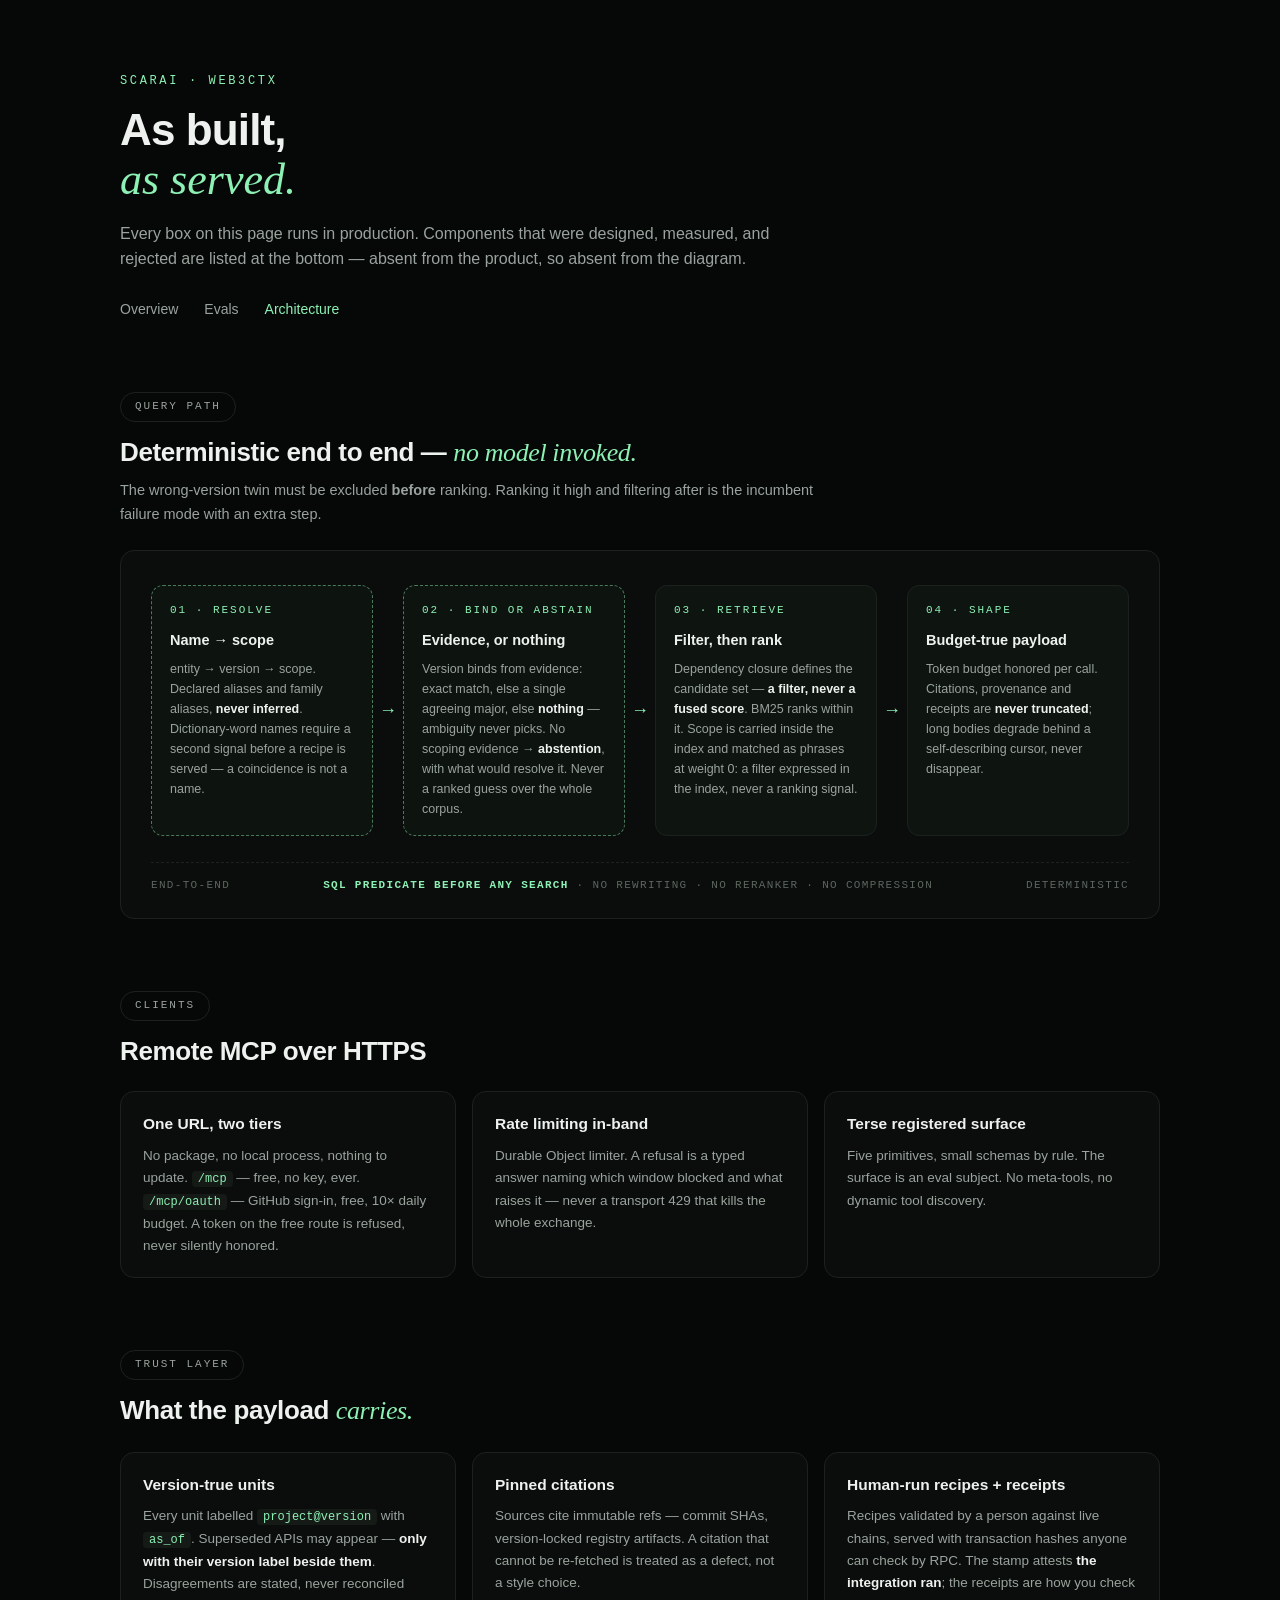
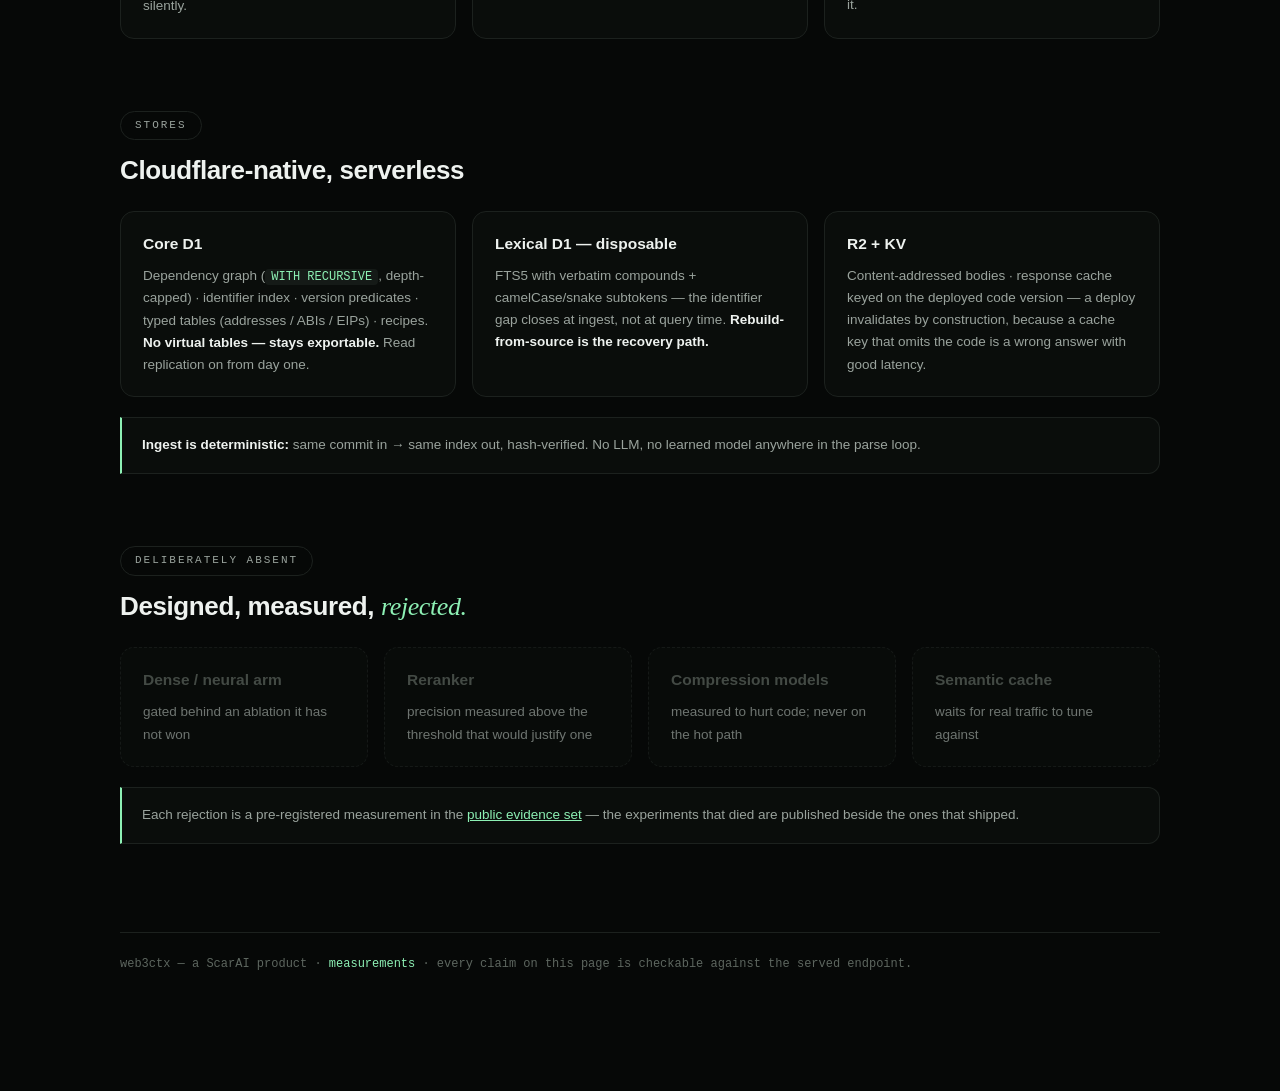
==== commit 2e6e8061: "Site: ScarAI in the header kicker and the footer byline link to scarai.xyz" ====
--- a/architecture.html
+++ b/architecture.html
@@ -11,7 +11,7 @@
 <div class="wrap">
 
 <header>
-  <div class="kick">ScarAI · web3ctx</div>
+  <div class="kick"><a class="plain" href="https://scarai.xyz">ScarAI</a> · web3ctx</div>
   <h1>As built,<br><em>as served.</em></h1>
   <p class="lede">Every box on this page runs in production. Components that were designed,
   measured, and rejected are listed at the bottom — absent from the product, so absent from
@@ -158,7 +158,7 @@
 </section>
 
 <footer class="site">
-  web3ctx — a ScarAI product · <a href="evals.html">measurements</a> · every claim on this
+  web3ctx — <a class="plain" href="https://scarai.xyz">a ScarAI product</a> · <a href="evals.html">measurements</a> · every claim on this
   page is checkable against the served endpoint.
 </footer>
 
--- a/style.css
+++ b/style.css
@@ -132,3 +132,9 @@
 footer.site{margin-top:88px;border-top:1px solid var(--line);padding-top:22px;
  font-family:var(--mono);font-size:12px;color:var(--faint)}
 footer.site a{color:var(--mint);text-decoration:none}
+/* The ScarAI links in the kicker and the footer INHERIT their surroundings: the ruling said
+   "same styling", so the text must look exactly as it did and only become clickable. Without
+   this the kicker link would take the browser default (blue, underlined) and the footer link
+   would turn mint against faint text -- both visible changes nobody asked for. `footer.site
+   a.plain` is specific enough to beat the mint rule above it. */
+.kick a.plain,footer.site a.plain{color:inherit;text-decoration:none}
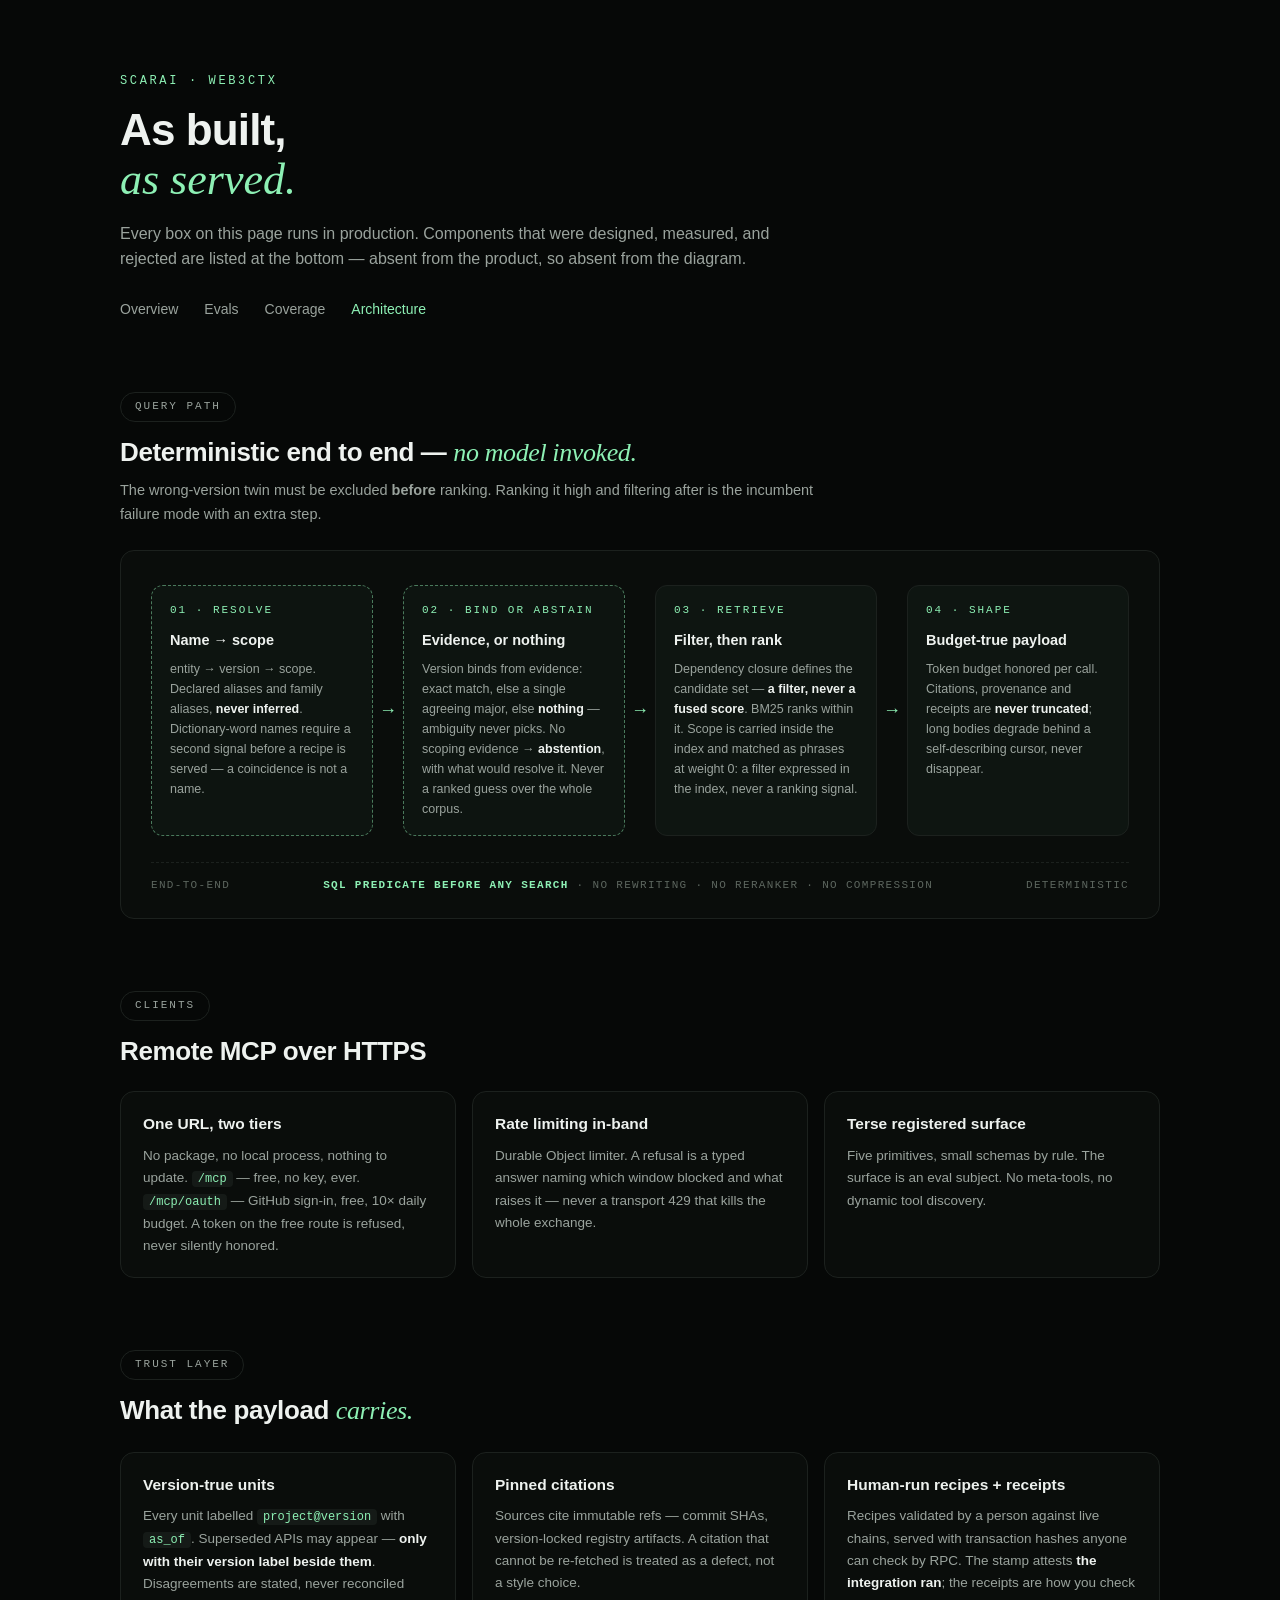
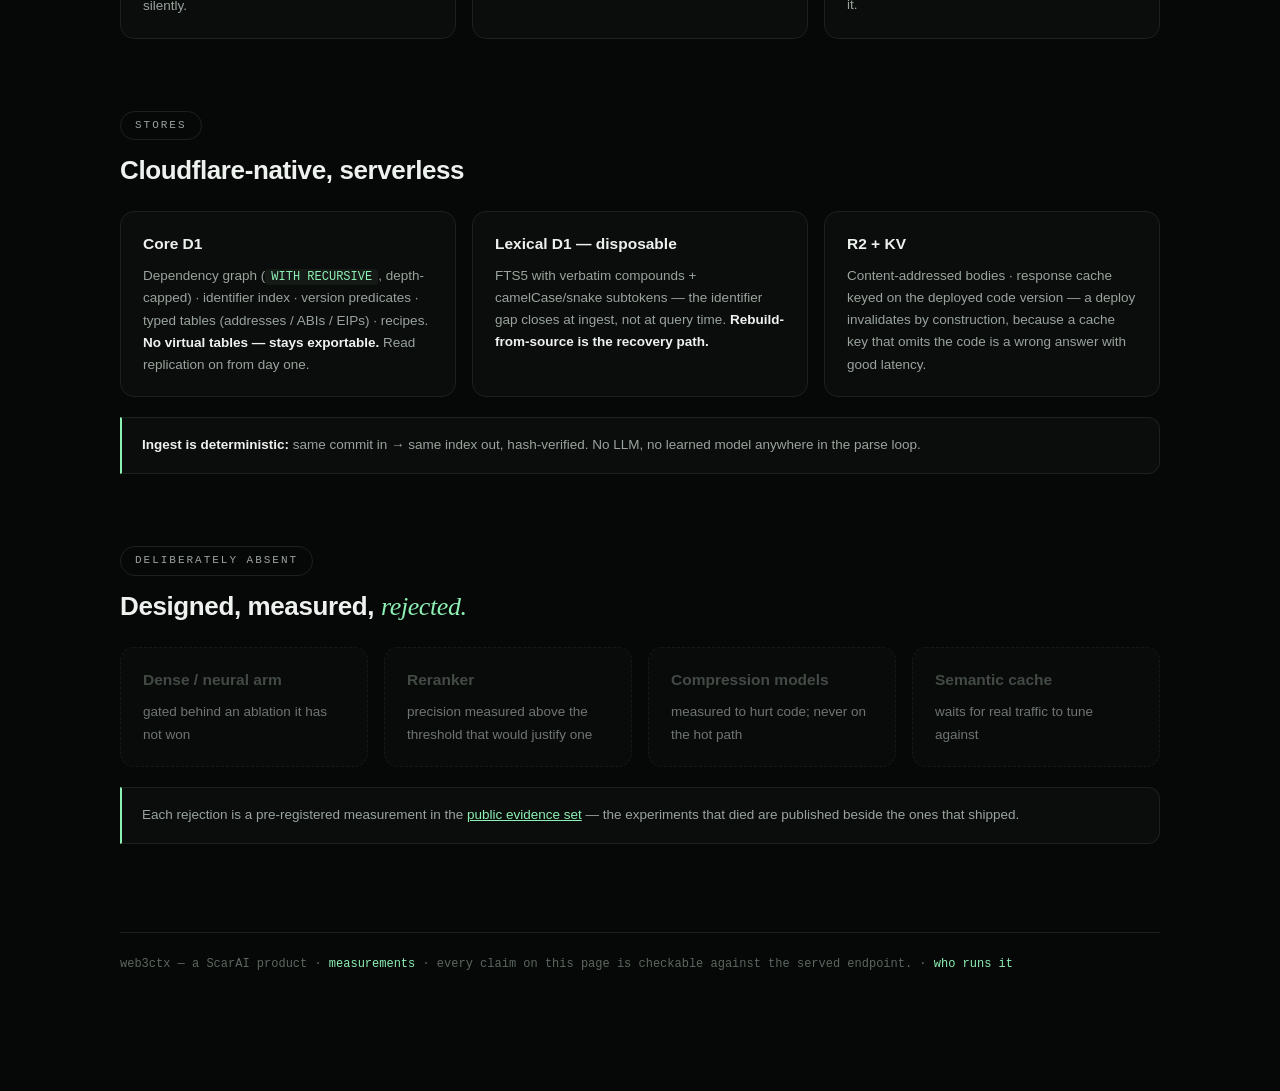
==== commit 5fbe89bc: "Coverage, operator and licence pages; the tools table and a real payload; before/after on the front " ====
--- a/architecture.html
+++ b/architecture.html
@@ -4,6 +4,20 @@
 <meta charset="utf-8">
 <meta name="viewport" content="width=device-width, initial-scale=1">
 <title>web3ctx — architecture (as built)</title>
+<meta property="og:type" content="website">
+<meta property="og:site_name" content="web3ctx">
+<meta property="og:url" content="https://web3ctx.scarai.xyz/architecture.html">
+<meta property="og:title" content="web3ctx architecture — how a question is answered">
+<meta property="og:description" content="Version identity resolves to a SQL predicate before any search runs. Deterministic end to end, no model on the serving path.">
+<meta property="og:image" content="https://web3ctx.scarai.xyz/og.png">
+<meta property="og:image:width" content="1200">
+<meta property="og:image:height" content="630">
+<meta property="og:image:alt" content="web3ctx — the last mile before your agent signs.">
+<meta name="twitter:card" content="summary_large_image">
+<meta name="twitter:title" content="web3ctx architecture — how a question is answered">
+<meta name="twitter:description" content="Version identity resolves to a SQL predicate before any search runs. Deterministic end to end, no model on the serving path.">
+<meta name="twitter:image" content="https://web3ctx.scarai.xyz/og.png">
+<meta name="description" content="Version identity resolves to a SQL predicate before any search runs. Deterministic end to end, no model on the serving path.">
 <link rel="stylesheet" href="style.css">
 <script src="site.js" defer></script>
 </head>
@@ -19,6 +33,7 @@
   <nav class="site">
     <a href="index.html">Overview</a>
     <a href="evals.html">Evals</a>
+    <a href="coverage.html">Coverage</a>
     <a class="on" href="architecture.html">Architecture</a>
   </nav>
 </header>
@@ -160,6 +175,7 @@
 <footer class="site">
   web3ctx — <a class="plain" href="https://scarai.xyz">a ScarAI product</a> · <a href="evals.html">measurements</a> · every claim on this
   page is checkable against the served endpoint.
+  · <a href="operator.html">who runs it</a>
 </footer>
 
 </div>
--- a/style.css
+++ b/style.css
@@ -138,3 +138,18 @@
    would turn mint against faint text -- both visible changes nobody asked for. `footer.site
    a.plain` is specific enough to beat the mint rule above it. */
 .kick a.plain,footer.site a.plain{color:inherit;text-decoration:none}
+
+/* ---------- coverage filter ---------- */
+/* The filter box lives inside a .fighead, which is uppercase + letter-spaced — an input inheriting
+   that is unreadable while you type into it, so the field opts out of both. */
+#cov-filter{font-family:var(--mono);font-size:13px;letter-spacing:normal;text-transform:none;
+ background:var(--bg);color:var(--ink);border:1px solid var(--line);border-radius:8px;
+ padding:8px 11px;width:min(320px,100%);outline:none}
+#cov-filter:focus{border-color:var(--mintdim)}
+#cov-count{font-family:var(--mono);font-size:11px;color:var(--faint);margin-left:12px;
+ letter-spacing:.08em}
+/* 630 rows is a long page: the header has to survive the scroll or the columns stop meaning
+   anything halfway down. */
+#cov-table thead th{position:sticky;top:0;background:var(--panel);z-index:1}
+#cov-table td{vertical-align:top}
+#cov-table code{font-size:12.5px}
